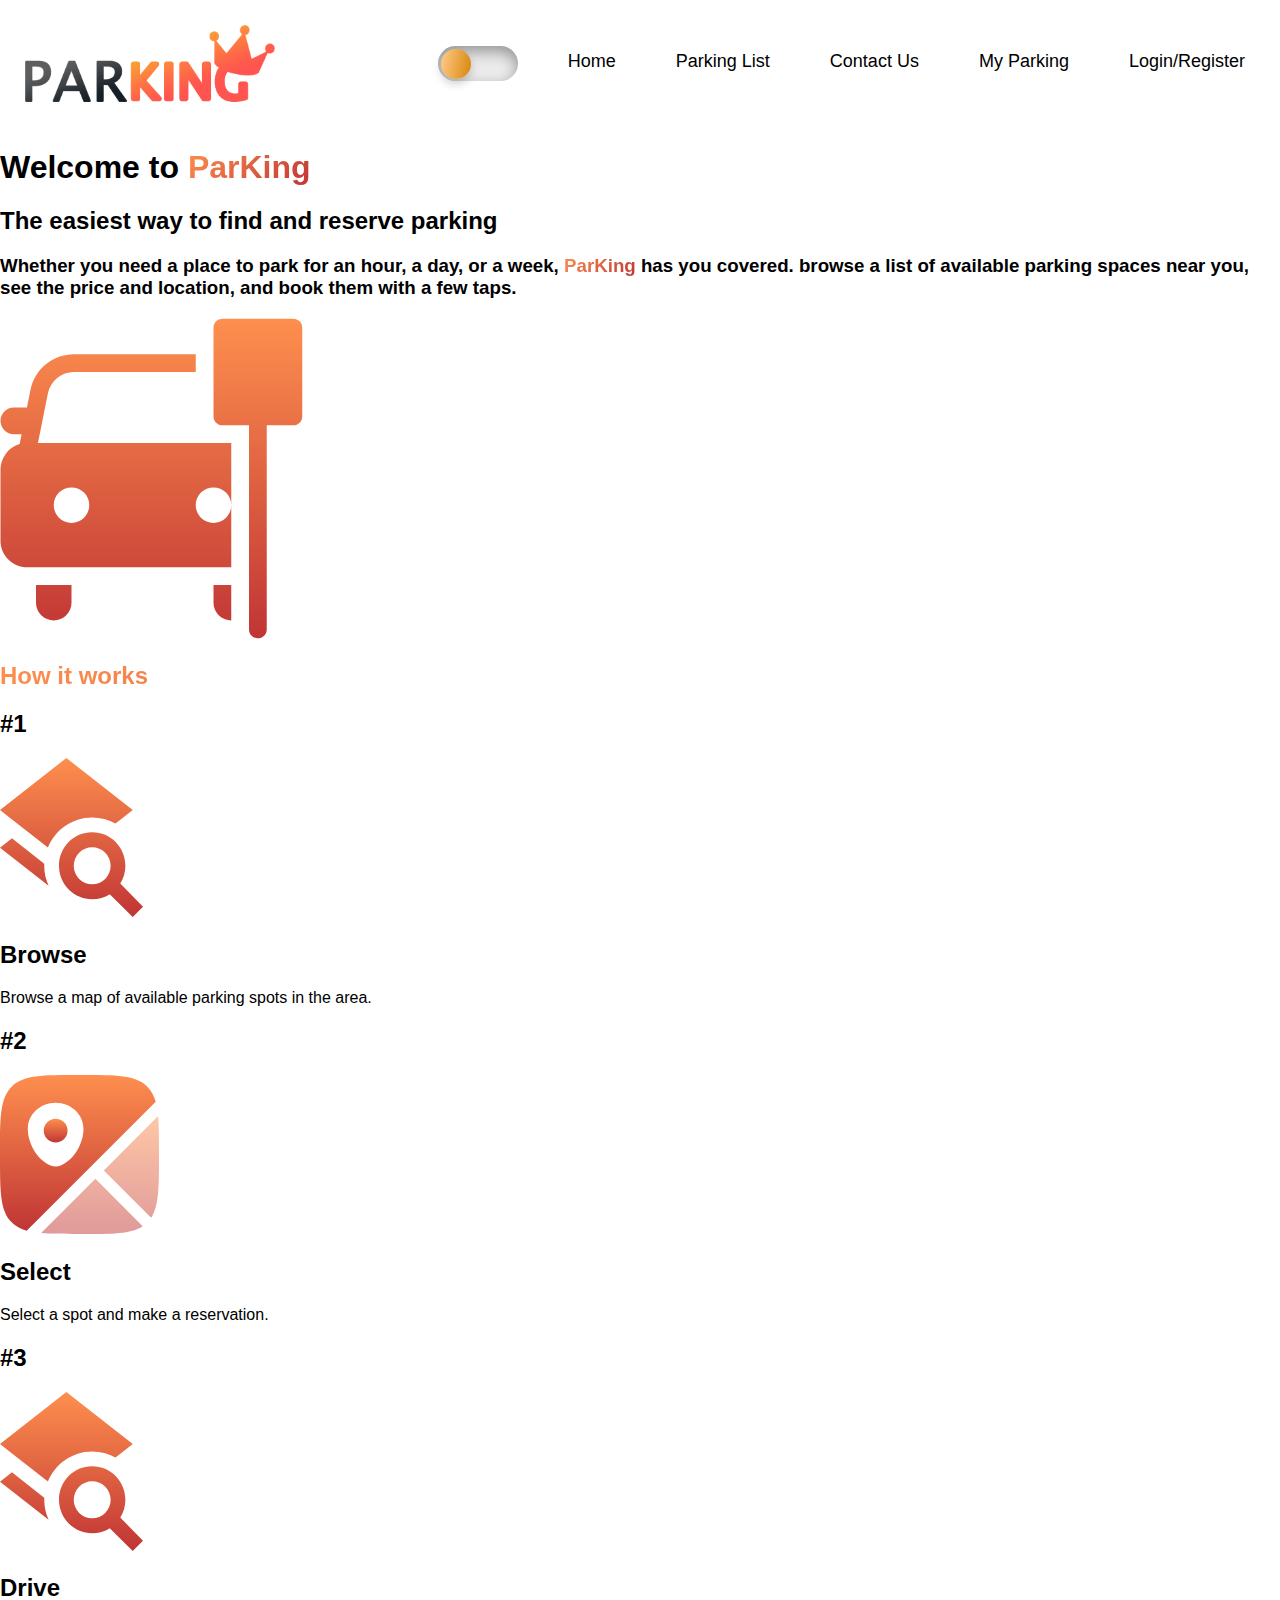
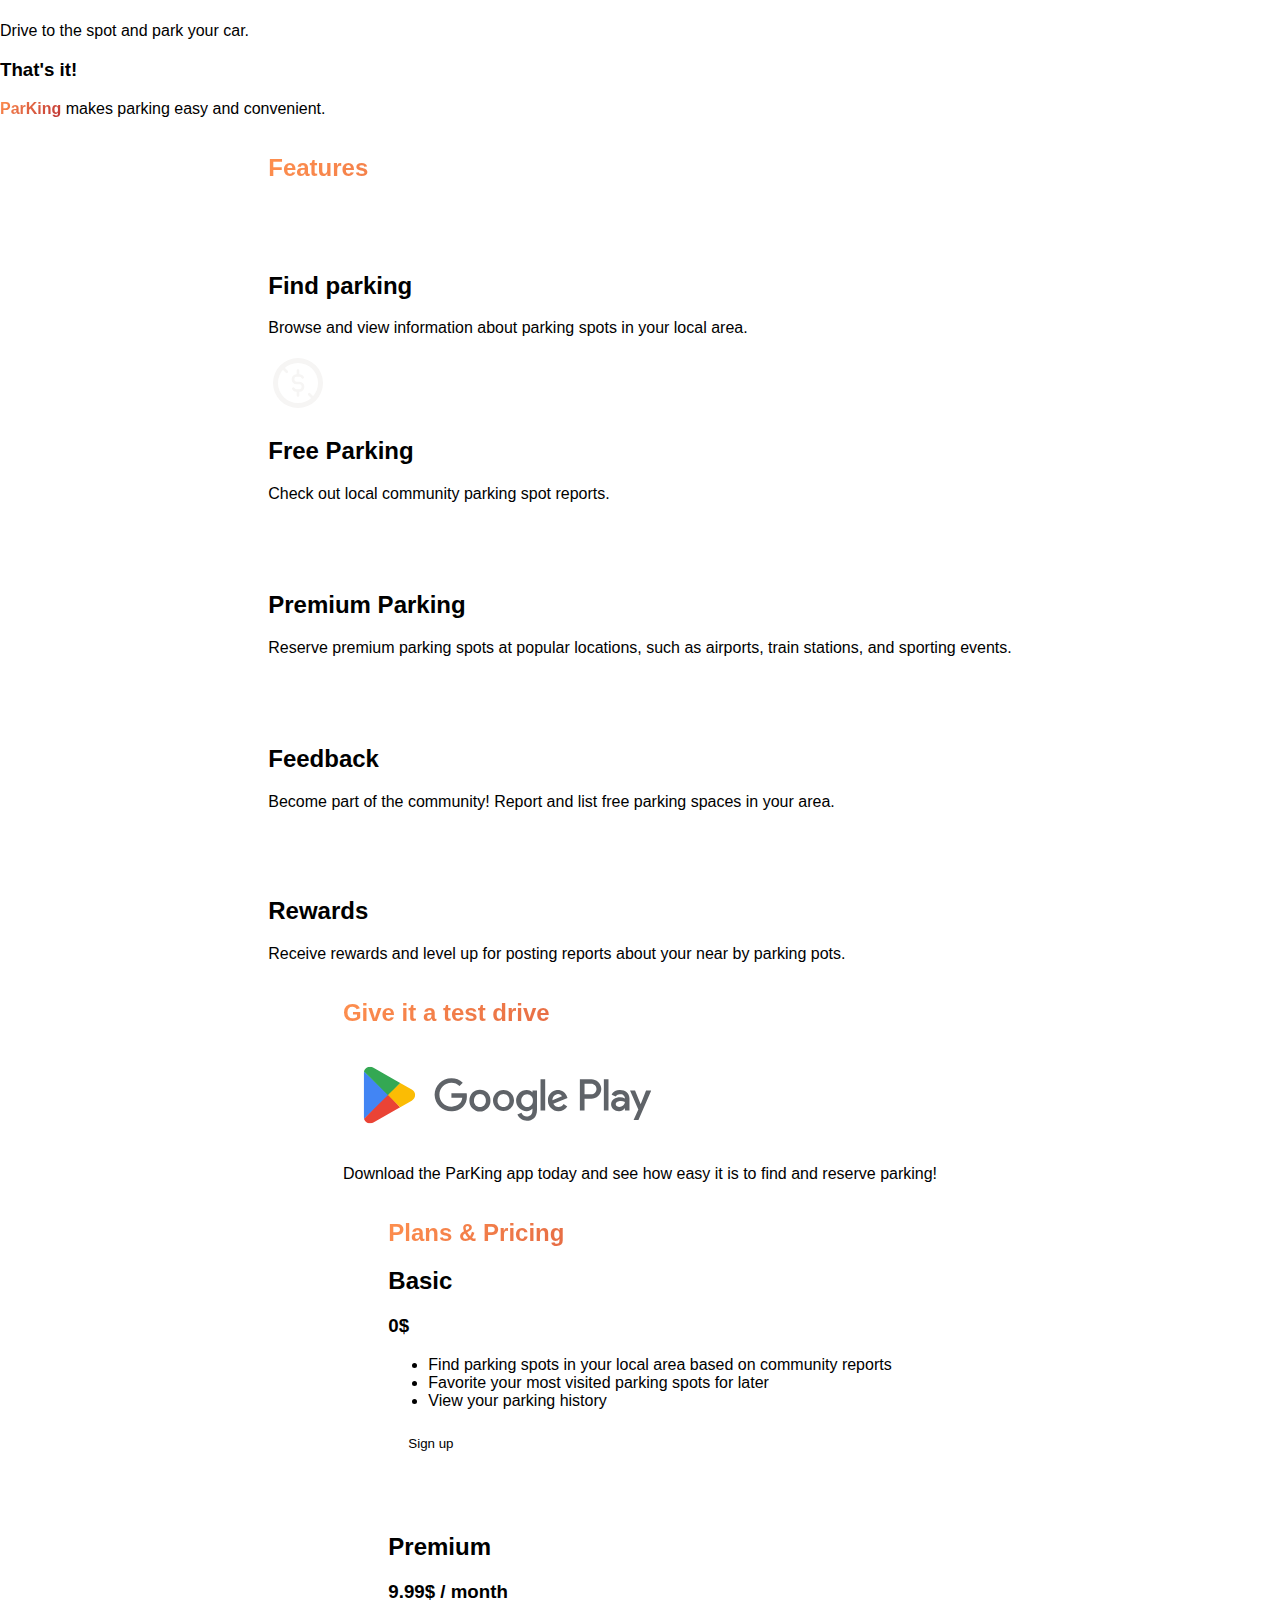
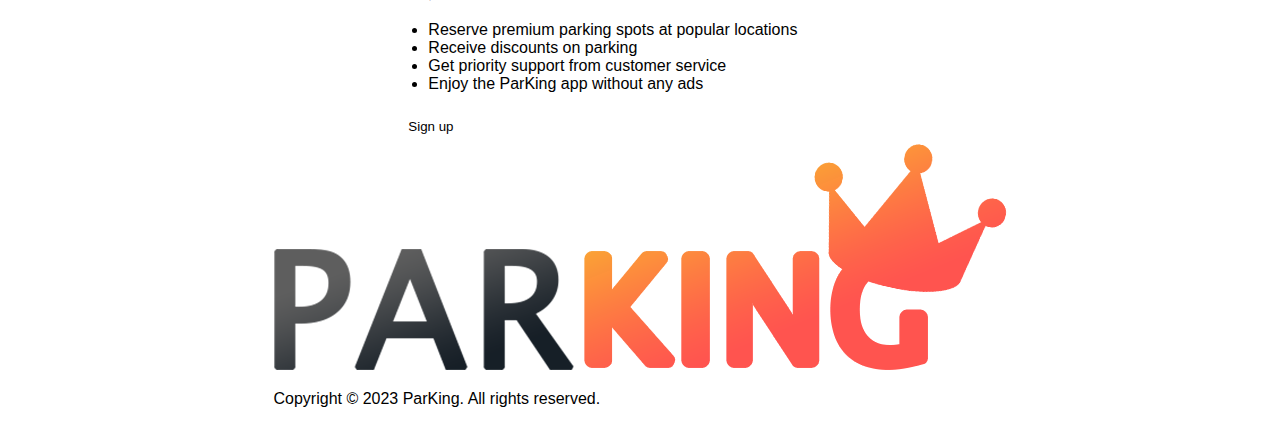
==== index.html @ 4e340c8b "Needs filtering the css files" ====
<!DOCTYPE html>
<html lang="en">
<head>
    <meta charset="UTF-8">
    <meta name="viewport" content="width=device-width, initial-scale=1.0">
   <!-- <link id="style-link" rel="stylesheet" type="text/css" href="styles-dark.css">
    <link id="style-link" rel="stylesheet" type="text/css" href="styles-light.css"> -->
    <link rel="stylesheet" href="./styles.css" type="text/css" />
    <link rel="stylesheet" href="popup.css" type="text/css">
    <!-- <link rel="stylesheet" href="src/css/main.css"> -->
    <link rel="stylesheet" href="src/css/colors-light.css" id="theme-style">
    <link rel="apple-touch-icon" sizes="180x180" href="src/img/favicon/apple-touch-icon.png">
    <link rel="icon" type="image/png" sizes="32x32" href="src/img/favicon/favicon-32x32.png">
    <link rel="icon" type="image/png" sizes="16x16" href="src/img/favicon/favicon-16x16.png">
    <link rel="manifest" href="src/img/favicon/site.webmanifest">
    <title>Your Website</title> 
</head>


    <header>

        <img src="parking.logo.png" alt="Website Logo" id="logo">
        <nav>
            <input type="checkbox" id="style-toggle.js"/>
    <label for="style-toggle.js"></label>
            <a href="#">Home</a>
            <a href="#">Parking List</a>
            <a href="#">Contact Us</a>
            <a href="#">My Parking</a>
            <!-- <a href="#">Login/Register</a> -->
             <!-- <a id="login-register-button" href="#">Login/Register</a>  -->
             <!-- <button id="login-register-button">Login/Register</button> -->
             <a id="login-register-button" href="#">Login/Register</a>
            <!-- <button id="login-register-button">Login/Register</button> -->
        </nav>
    
    </div>
</div>


</div>
       <!--<button id="style-toggle">Switch Style</button> --> 
    </header>

    <div id="login-register-popup" class="login-popup">
    <div class="popup-content">
        <span class="popup-close" onclick="closePopup()">&times;</span>
        <div class="popup-form">
            <h2>Login</h2>
            <form action="/login" method="post">
                <span class="popup-label" for="popup-username">Username:</span>
                <input type="text" id="popup-username" name="popup-username" required>
                <span class="popup-label" for="popup-password">Password:</span>
                <input type="password" id="popup-password" name="popup-password" required>
                <button type="submit">Login</button>
            </form>
        </div>
    </div>
</div>
    <div class="container">
        <!-- Main content -->
    </div>

    <!-- one CP -->
    <div class="header-dropshadow"></div>
    <div class="container">
        <div class="hero-container">
            <div class="hero">
                <div class="hero-text">
                    <h1>Welcome to <b class="gradient-text">ParKing</b></h1>
                    <h2>The easiest way to find and reserve parking</h2>
                    <h3>
                        Whether you need a place to park for an hour, a day, or a week, <b class="gradient-text">ParKing</b> has you covered. browse a list of available parking spaces near you, see the price and location, and book them with a few taps.
                    </h3>
                </div>
                <img src="src/img/car.svg" alt="Car" class="hero-img dark-glow">
            </div>
        
            <!-- second CP -->
            <div class="functions">
                <h2 class="gradient-text dark-glow-text">How it works</h2>
                <div class="functions-container">
                    <div class="function gradient-functions">
                        <h2 class="function-number">#1</h2>
                        <div class="function-info">
                            <img src="src/img/function1.svg" alt="function 1" class="function-img">
                            <div class="function-text">
                                <h2>Browse</h2>
                                <p>Browse a map of available parking spots in the area.</p>
                            </div>
                        </div>
                    </div>
                <!-- third CP -->
                </div>
                <div class="function gradient-functions">
                    <h2 class="function-number">#2</h2>
                    <div class="function-info">
                        <img src="src/img/function2.svg" alt="function 2" class="function-img">
                        <div class="function-text">
                            <h2>Select</h2>
                            <p>Select a spot and make a reservation.</p>
                        </div>
                    </div>
                </div>
                <!-- fourth CP -->
                <div class="function gradient-functions">
                    <h2 class="function-number">#3</h2>
                    <div class="function-info">
                        <img src="src/img/function1.svg" alt="function 3" class="function-img">
                        <div class="function-text">
                            <h2>Drive</h2>
                            <p>Drive to the spot and park your car.</p>
                        </div>
                    </div>
                </div>
            </div>
            <h3><b>That's it!</b></h3>
            <p><b class="gradient-text">ParKing</b> makes parking easy and convenient.</p>
        </div>
        <!-- firth CP -->
        <div class="features">
            <h2 class="gradient-text features-title dark-glow-text">Features</h2>
            <div class="features-container">
                <div class="feature">
                    <div class="feature-title dark-glow">
                        <img src="src/img/feature1.svg" alt="feature 1" class="feature-img">
                        <h2>Find parking</h2>
                    </div>
                    <p>Browse and view information about parking spots in your local area.</p>
                </div>
            </div>

            <div class="features-container">
                <div class="feature">
                    <div class="feature-title dark-glow">
                        <img src="src/img/feature2.svg" alt="feature 2" class="feature-img">
                        <h2>Free Parking</h2>
                    </div>
                    <p>Check out local community parking spot reports.</p>
                </div>
            </div>

            <div class="features-container">
                <div class="feature">
                    <div class="feature-title dark-glow">
                        <img src="src/img/feature3.svg" alt="feature 3" class="feature-img">
                        <h2>Premium Parking</h2>
                    </div>
                    <p>Reserve premium parking spots at popular locations, such as airports, train stations, and sporting events.</p>
                </div>
            </div>

            <div class="features-container">
                <div class="feature">
                    <div class="feature-title">
                        <img src="src/img/feature4.svg" alt="feature 4" class="feature-img">
                        <h2>Feedback</h2>
                    </div>
                    <p>Become part of the community! Report and list free parking spaces in your area.</p>
                </div>
            </div>

            <div class="features-container">
                <div class="feature">
                    <div class="feature-title">
                        <img src="src/img/feature5.svg" alt="feature 5" class="feature-img">
                        <h2>Rewards</h2>
                    </div>
                    <p>Receive rewards and level up for posting reports about your near by parking pots.</p>
                </div>
            </div>
        </div>
        
        <div class="app-dl graident-app-dl">
            <h2 class="gradient-text dark-glow-text">Give it a test drive</h2>
            <div class="app-dl-container">
                <img src="src/img/google-play.svg" alt="Google Play" class="google-play">
                <p>Download the ParKing app today and see how easy it is to find and reserve parking!</p>
            </div>
        </div>

        <div class="plans">
            <h2 class="gradient-text dark-glow-text">Plans & Pricing</h2>
            <div class="plans-container">
                <div class="plan">
                    <h2>Basic</h2>
                    <h3>0$</h3>
                    <ul class="premium-list">
                        <li>Find parking spots in your local area based on community reports</li>
                        <li>Favorite your most visited parking spots for later</li>
                        <li>View your parking history</li>
                    </ul>
                    <button class="btn btn-secondary">Sign up</button>
                </div>

                <div class="plan plan-premium dark-glow">
                    <div class="plan-title">
                        <img src="src/img/feature3.svg" alt="Premium" class="premium-img">
                        <h2>Premium</h2>
                    </div>
                    <h3>9.99$ / month</h3>
                    <ul class="premium-list">
                        <li>Reserve premium parking spots at popular locations</li>
                        <li>Receive discounts on parking</li>
                        <li>Get priority support from customer service</li>
                        <li>Enjoy the ParKing app without any ads</li>
                    </ul>
                    <button class="btn btn-primary">Sign up</button>
                </div>
            </div>
        </div>
        <div class="footer">
            <img src="src/img/logo.png" alt="ParKing" class="footer-logo">
            <p>Copyright © 2023 ParKing. All rights reserved.</p>
        </div>
    <!-- <input type="checkbox" id="style-toggle.js"/>
    <label for="style-toggle.js"></label> -->
   <!--<div class="container">
    </div> --> 

   <script src="styles-switcher.js"></script> 
   <script src="popup.js"></script>
   <!-- <script src="popup.js"></script> -->

   <script>
    function openForm() {
      document.getElementById("myForm").style.display = "block";
    }
    
    function closeForm() {
      document.getElementById("myForm").style.display = "none";
    }
    </script>


 <!--<script src="cours.js"></script> --> 

  <script>
</script>




</body>
</html>
---- styles-light.css ----
:root {
    --text: #0f0c0a;
    --background: #ffffff;
    --primary: #FE8F4E;
    --secondary: #e7dfda;
    --accent: #c03535;
}


body {
    background-color: var(--background);
    color: var(--text);
    margin: 0;
    font-family: Arial, sans-serif;
}

header {
    display: flex;
    justify-content: space-between;
    align-items: center;
    padding: 20px;
}

#logo {
    width: 100px; 
    height: auto;
}

nav {
    display: flex;
    gap: 20px;
}

nav a {
    text-decoration: none;
    color: var(--text);
    transition: background-color 0.3s ease; 
    padding: 5px 10px; 
    border-radius: 5px; 
}


nav a:hover {
    background-color: var(--primary);
    color: var(--background); 
}


.container {
    max-width: 1200px;
    margin: 0 auto;
    padding: 20px;
}
---- styles.css ----
.theme-light {
    --text: #0f0c0a;
    --background: #ffffff;
    --primary: #FE8F4E;
    --secondary: #e7dfda;
    --accent: #c03535;
}
.theme-dark {
    --text: #f6f5f4;
    --background: #0e0c0c;
    --primary: #FE8F4E;
    --secondary: #3a2727;
    --accent: #74777c;
}

body {
    background-color: var(--background);
    color: var(--text);
    margin: 0;
    font-family: Arial, sans-serif;
}


header {
    display: flex;
    justify-content: space-between;
    align-items: center;
    padding: 25px;
    
}

#logo {
    width: 250px; 
    height: auto;
}

nav {
    display: flex;
    gap: 40px;
    font-size: 18px;
    justify-content: flex-end;
    margin-left: auto;
}

nav a {
    text-decoration: none;
    color: var(--text);
    transition: background-color 0.3s ease; 
    padding: 5px 10px; 
    border-radius: 5px; 
}


nav a:hover {
    background-color: var(--primary);
    color: var(--background); 
}


.container {
    display: flex;
    width: 100%;
    height: 100%;
    background: var(--color-secondary);
    flex-direction: column;
    justify-content: center;
    align-items: center;
  }
  .container h1 {
    color: var(--font-color);
  }
  .container button {
    color: var(--font-color);
    background: var(--color-primary);
    padding: 10px 20px;
    border: 0;
    border-radius: 5px;
  }
  label {
    width: 80px;
    height: 35px;
    position: relative;
    display: block;
    background: #ebebeb;
    border-radius: 50px;
    box-shadow: inset 0px 5px 15px rgba(0, 0, 0, 0.4), inset 0px -5px 15px rgba(255, 255, 255, 0.4);
    cursor: pointer;
    transition: 0.3s;
  }
  label:after {
    content: "";
    width: 30px;
    height: 30px;
    position: absolute;
    top:3px;
    left: 3px;
    background: linear-gradient(100deg,#ffcc89,#d8860b);
    border-radius: 100px;
    box-shadow: 0px 5px 10px rgba(0, 0, 0, 0.2);
    transition: 0.3s;
  }
  input{
    width: 0px;
    height: 0px;
    visibility: hidden;
  }
  input:checked + label{
    background: #242424;
  }
  input:checked + label:after{
    left:77px;
    transform: translateX(-100%);
    background: linear-gradient(100deg,#777,#3a3a3a);
  }
  label:active::after{
    width: 60px;
  }
---- popup.css ----
/* Styles for the popup container
#login-register-container {
    display: none;
    position: fixed;
    top: 0;
    left: 0;
    width: 100%;
    height: 100%;
    background: rgba(0, 0, 0, 0.5);
    justify-content: center; /* Center horizontally and vertically 
    align-items: center; /* Center horizontally and vertically 
    z-index: 9999;
}

.popup-container {
    display: none;
    position: fixed;
    top: 0;
    left: 0;
    width: 100%;
    height: 100%;
    background: rgba(0, 0, 0, 0.5);
    justify-content: center;
    align-items: center;
    z-index: 9999;
}

/* Styles for the popup content */
/* .popup-content {
    background-color: #fff;
    padding: 20px;
    border-radius: 5px;
    box-shadow: 0px 0px 10px rgba(0, 0, 0, 0.5);
    position: relative;
} */

/* .popup-close {
    position: absolute;
    top: 10px;
    right: 10px;
    font-size: 24px;
    cursor: pointer;
} */

/* Styles for the close button (X symbol) */
/* .close-button {
    position: absolute;
    top: 10px;
    right: 10px;
    cursor: pointer;
    font-size: 24px;
    color: #333;
    transition: color 0.3s ease;
} */

/* .close-button:hover {
    color: #000; 
} */

/* Styles for the forms and form inputs */
/* .form {
    display: none; 
    flex-direction: column;
    align-items: center;
    width: 100%;
} */

/* .form h2 {
    font-size: 24px;
    margin-bottom: 10px;
} */

/* .form-input {
    width: 100%;
    padding: 10px;
    margin: 5px 0;
    border: 1px solid #ccc;
    border-radius: 5px;
}  */

/* .form-button {
    background-color: #FE8F4E;
    color: white;
    padding: 10px 20px;
    border: none;
    border-radius: 5px;
    cursor: pointer;
    transition: background-color 0.3s ease;
} */

/* .form-button:hover {
    background-color: #FF7C3E; /* Change color on hover} */
   
    

#login-register-popup .popup-form {
    text-align: center;
}

#login-register-popup .popup-form h2 {
    font-size: 24px;
    margin-bottom: 20px;
    color: var(--primary); 
}

#login-register-popup .popup-form .popup-label {
    display: block !important;
    margin-bottom: 10px !important;
    font-weight: bold !important;
    color: var(--accent); 
}

#login-register-popup .popup-form input[type="text"],
#login-register-popup .popup-form input[type="password"] {
    width: 100% !important;
    padding: 10px !important;
    margin-bottom: 15px !important;
    border: 1px solid #ccc !important;
    border-radius: 5px !important;
    font-size: 16px !important;
    color: var(--accent); 
}

#login-register-popup .popup-form button[type="submit"] {
    background-color: var(--primary); 
    color: var(--background); 
    border: none;
    padding: 10px 20px;
    border-radius: 5px;
    font-size: 18px;
    cursor: pointer;
}



.login-popup {
    display: none;
    position: fixed;
    top: 50%;
    left: 50%;
    transform: translate(-50%, -50%);
    z-index: 1000;
    background-color: white;
    padding: 20px;
    box-shadow: 0px 0px 10px rgba(0, 0, 0, 0.2);
}

.login-popup.active {
    display: block;
}


.popup-content {
    position: relative;
}


.popup-close {
    position: absolute;
    top: 10px;
    right: 10px;
    font-size: 20px;
    cursor: pointer;
    color: #333;
}


.popup-form {
    text-align: center;
}

.popup-form h2 {
    font-size: 24px;
    margin-bottom: 20px;
}

.popup-form label {
    display: block !important;
    margin-bottom: 10px !important;
    font-weight: bold !important;
}

.popup-form input[type="text"],
.popup-form input[type="password"] {
    width: 100% !important;
    padding: 10px !important;
    margin-bottom: 15px !important;
    border: 1px solid #ccc !important;
    border-radius: 5px !important;
    font-size: 16px !important;
}
.popup-form button[type="submit"] {
    background-color: #FE8F4E;
    color: white;
    border: none;
    padding: 10px 20px;
    border-radius: 5px;
    font-size: 18px;
    cursor: pointer;
}
---- src/css/main.css ----
@import "colors-light.css";
@import "fonts.css";
@import "homepage.css";
@import "login.css";
@import "explorer.css";
@import "userprofile.css";
@import "header.css";
@import "footer.css";
@import "interactables.css";

body {
    background-color: rgba(var(--background-color), 1);
    color: rgba(var(--text-color), 1);
    font-family: var(--font-family);
    font-size: var(--normal-font-size);
    font-weight: var(--normal-font-weight);
    margin: 0;
    padding: 0;
}

.hide {
    display: none;
}

* {
    margin: 0;
    padding: 0;
}
---- src/css/colors-light.css ----
:root {
    --primary-color: 254, 143, 78;
    --secondary-color: 231, 223, 218;
    --secondary-color-darker: 208, 199, 193;
    --text-color: 15, 12, 10;
    --background-color: 255, 255, 255;
    --accent-color: 192, 53, 53;
    --danger-color: 254, 78, 78;
    --accept-color: 82, 187, 79;
    --dropshadow: 0px 0px 10px rgba(0, 0, 0, 0.5);
    --inner-shadow: inset 0px 0px 40px rgba(0, 0, 0, 0.1);
    --gradient: linear-gradient(135deg, rgba(var(--primary-color), 1) 0%, #C03535 100%);
}

.dropshadow{
    box-shadow: var(--dropshadow);
}

.gradient-text{
    background: var(--gradient);
    background-clip: text;
    -webkit-background-clip: text;
    -webkit-text-fill-color: transparent;
}

.gradient-functions{
    background: linear-gradient(180deg, rgba(var(--background-color), 1) 0%, rgba(var(--background-color), 0) 100%);
}

.dropshadow{
    box-shadow: var(--dropshadow);
}
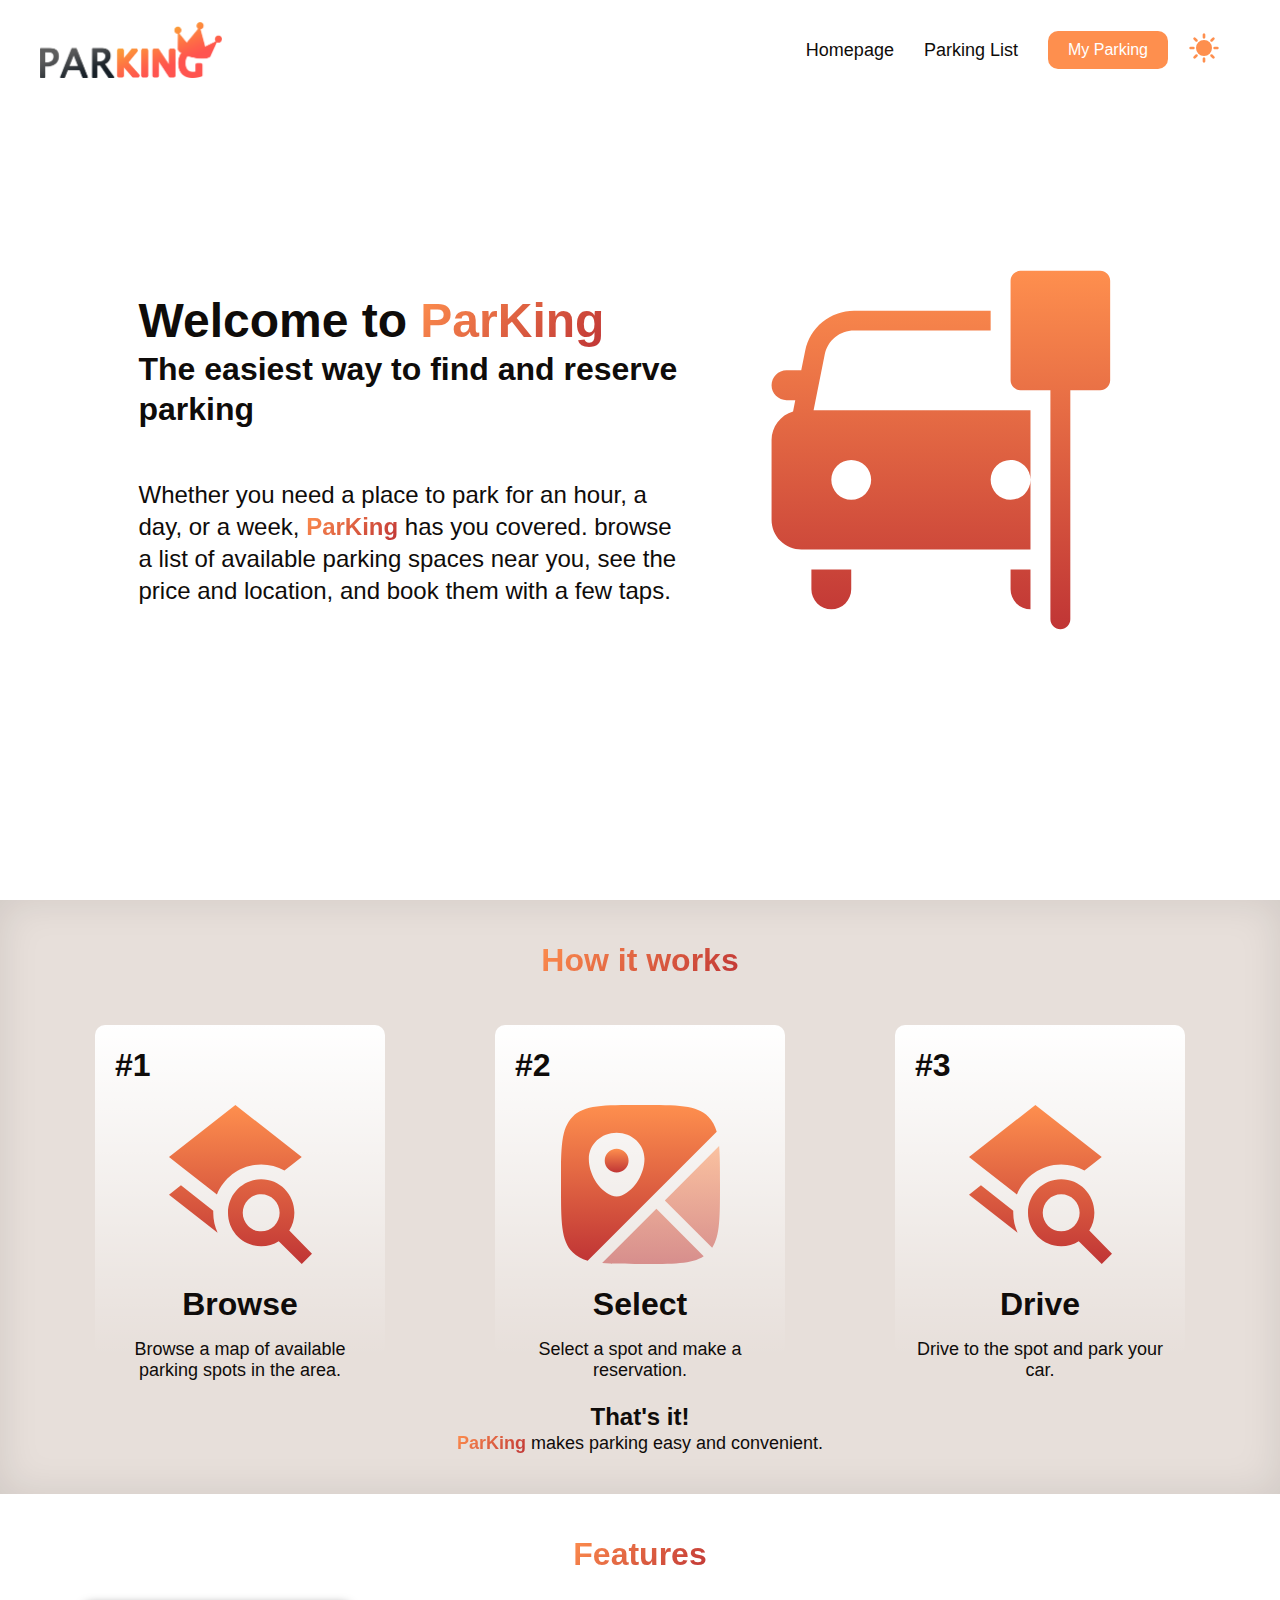
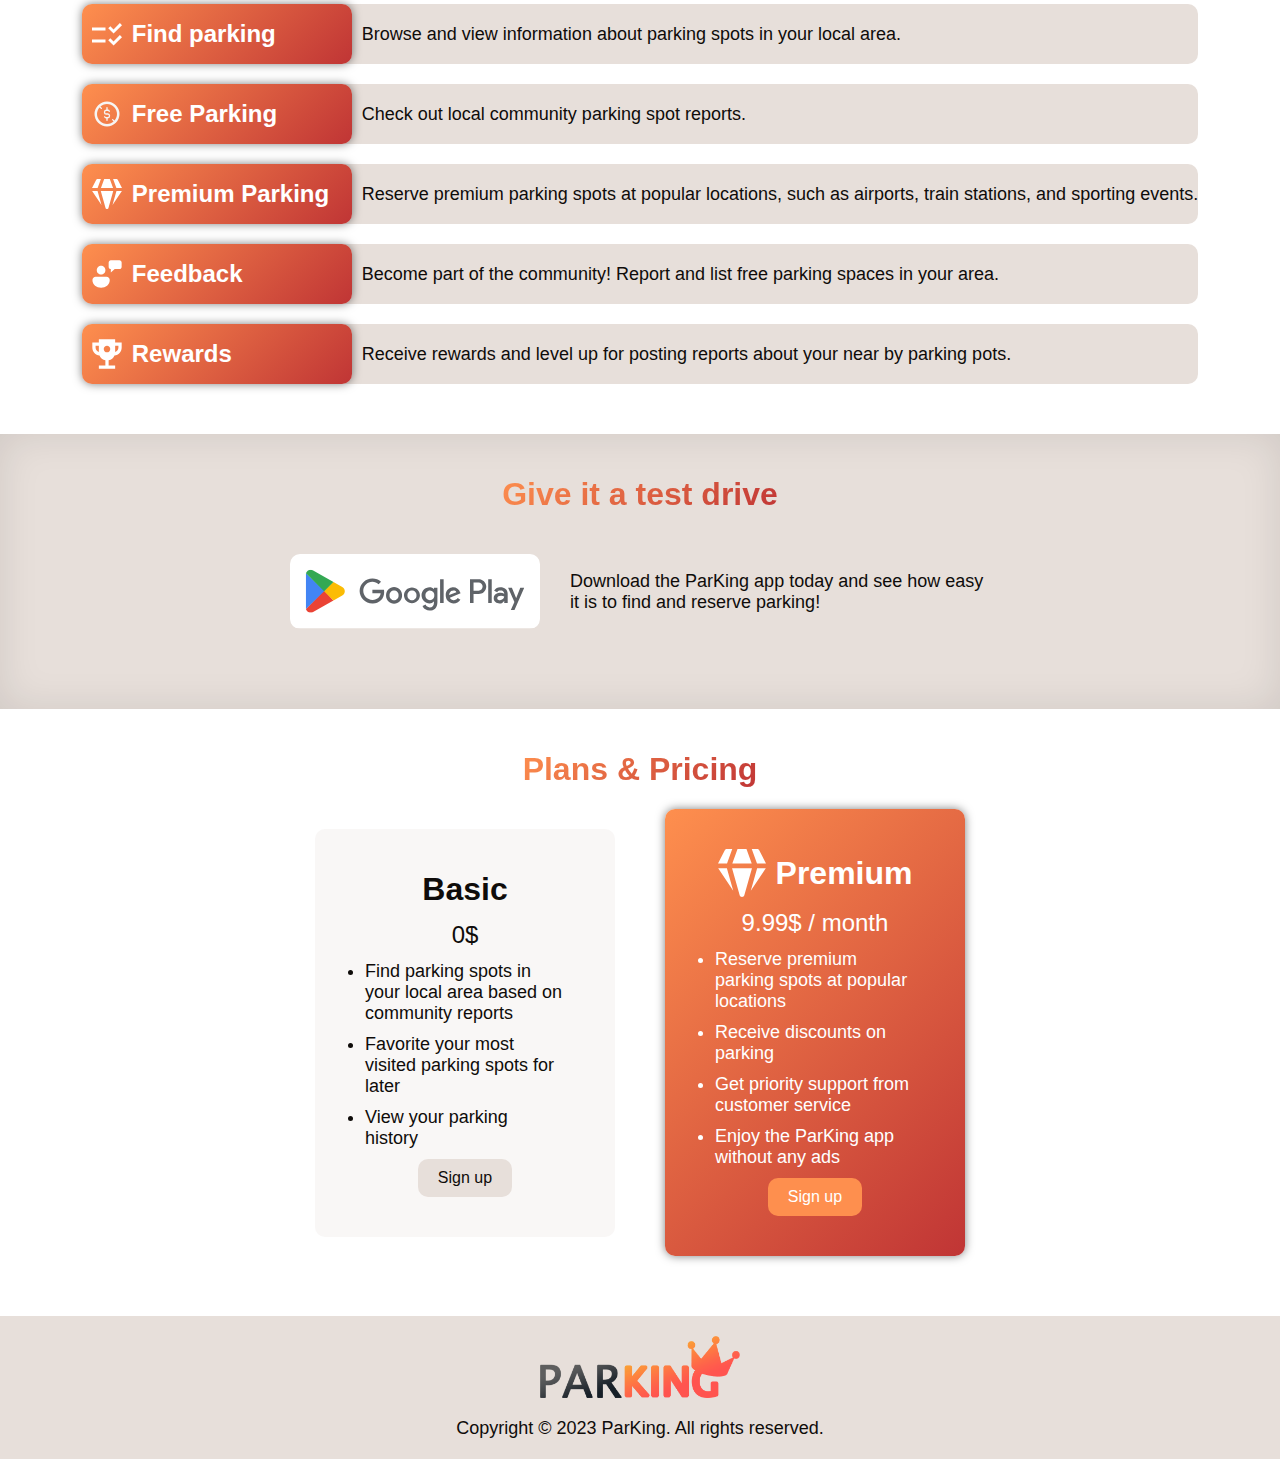
==== commit ae212f43: "Will need some css styling to do" ====
--- a/index.html
+++ b/index.html
@@ -1,245 +1,183 @@
-<!DOCTYPE html>
-<html lang="en">
-<head>
-    <meta charset="UTF-8">
-    <meta name="viewport" content="width=device-width, initial-scale=1.0">
-   <!-- <link id="style-link" rel="stylesheet" type="text/css" href="styles-dark.css">
-    <link id="style-link" rel="stylesheet" type="text/css" href="styles-light.css"> -->
-    <link rel="stylesheet" href="./styles.css" type="text/css" />
-    <link rel="stylesheet" href="popup.css" type="text/css">
-    <!-- <link rel="stylesheet" href="src/css/main.css"> -->
-    <link rel="stylesheet" href="src/css/colors-light.css" id="theme-style">
-    <link rel="apple-touch-icon" sizes="180x180" href="src/img/favicon/apple-touch-icon.png">
-    <link rel="icon" type="image/png" sizes="32x32" href="src/img/favicon/favicon-32x32.png">
-    <link rel="icon" type="image/png" sizes="16x16" href="src/img/favicon/favicon-16x16.png">
-    <link rel="manifest" href="src/img/favicon/site.webmanifest">
-    <title>Your Website</title> 
-</head>
-
-
-    <header>
-
-        <img src="parking.logo.png" alt="Website Logo" id="logo">
-        <nav>
-            <input type="checkbox" id="style-toggle.js"/>
-    <label for="style-toggle.js"></label>
-            <a href="#">Home</a>
-            <a href="#">Parking List</a>
-            <a href="#">Contact Us</a>
-            <a href="#">My Parking</a>
-            <!-- <a href="#">Login/Register</a> -->
-             <!-- <a id="login-register-button" href="#">Login/Register</a>  -->
-             <!-- <button id="login-register-button">Login/Register</button> -->
-             <a id="login-register-button" href="#">Login/Register</a>
-            <!-- <button id="login-register-button">Login/Register</button> -->
-        </nav>
-    
-    </div>
-</div>
-
-
-</div>
-       <!--<button id="style-toggle">Switch Style</button> --> 
-    </header>
-
-    <div id="login-register-popup" class="login-popup">
-    <div class="popup-content">
-        <span class="popup-close" onclick="closePopup()">&times;</span>
-        <div class="popup-form">
-            <h2>Login</h2>
-            <form action="/login" method="post">
-                <span class="popup-label" for="popup-username">Username:</span>
-                <input type="text" id="popup-username" name="popup-username" required>
-                <span class="popup-label" for="popup-password">Password:</span>
-                <input type="password" id="popup-password" name="popup-password" required>
-                <button type="submit">Login</button>
-            </form>
-        </div>
-    </div>
-</div>
-    <div class="container">
-        <!-- Main content -->
-    </div>
-
-    <!-- one CP -->
-    <div class="header-dropshadow"></div>
-    <div class="container">
-        <div class="hero-container">
-            <div class="hero">
-                <div class="hero-text">
-                    <h1>Welcome to <b class="gradient-text">ParKing</b></h1>
-                    <h2>The easiest way to find and reserve parking</h2>
-                    <h3>
-                        Whether you need a place to park for an hour, a day, or a week, <b class="gradient-text">ParKing</b> has you covered. browse a list of available parking spaces near you, see the price and location, and book them with a few taps.
-                    </h3>
-                </div>
-                <img src="src/img/car.svg" alt="Car" class="hero-img dark-glow">
-            </div>
-        
-            <!-- second CP -->
-            <div class="functions">
-                <h2 class="gradient-text dark-glow-text">How it works</h2>
-                <div class="functions-container">
-                    <div class="function gradient-functions">
-                        <h2 class="function-number">#1</h2>
-                        <div class="function-info">
-                            <img src="src/img/function1.svg" alt="function 1" class="function-img">
-                            <div class="function-text">
-                                <h2>Browse</h2>
-                                <p>Browse a map of available parking spots in the area.</p>
-                            </div>
-                        </div>
-                    </div>
-                <!-- third CP -->
-                </div>
-                <div class="function gradient-functions">
-                    <h2 class="function-number">#2</h2>
-                    <div class="function-info">
-                        <img src="src/img/function2.svg" alt="function 2" class="function-img">
-                        <div class="function-text">
-                            <h2>Select</h2>
-                            <p>Select a spot and make a reservation.</p>
-                        </div>
-                    </div>
-                </div>
-                <!-- fourth CP -->
-                <div class="function gradient-functions">
-                    <h2 class="function-number">#3</h2>
-                    <div class="function-info">
-                        <img src="src/img/function1.svg" alt="function 3" class="function-img">
-                        <div class="function-text">
-                            <h2>Drive</h2>
-                            <p>Drive to the spot and park your car.</p>
-                        </div>
-                    </div>
-                </div>
-            </div>
-            <h3><b>That's it!</b></h3>
-            <p><b class="gradient-text">ParKing</b> makes parking easy and convenient.</p>
-        </div>
-        <!-- firth CP -->
-        <div class="features">
-            <h2 class="gradient-text features-title dark-glow-text">Features</h2>
-            <div class="features-container">
-                <div class="feature">
-                    <div class="feature-title dark-glow">
-                        <img src="src/img/feature1.svg" alt="feature 1" class="feature-img">
-                        <h2>Find parking</h2>
-                    </div>
-                    <p>Browse and view information about parking spots in your local area.</p>
-                </div>
-            </div>
-
-            <div class="features-container">
-                <div class="feature">
-                    <div class="feature-title dark-glow">
-                        <img src="src/img/feature2.svg" alt="feature 2" class="feature-img">
-                        <h2>Free Parking</h2>
-                    </div>
-                    <p>Check out local community parking spot reports.</p>
-                </div>
-            </div>
-
-            <div class="features-container">
-                <div class="feature">
-                    <div class="feature-title dark-glow">
-                        <img src="src/img/feature3.svg" alt="feature 3" class="feature-img">
-                        <h2>Premium Parking</h2>
-                    </div>
-                    <p>Reserve premium parking spots at popular locations, such as airports, train stations, and sporting events.</p>
-                </div>
-            </div>
-
-            <div class="features-container">
-                <div class="feature">
-                    <div class="feature-title">
-                        <img src="src/img/feature4.svg" alt="feature 4" class="feature-img">
-                        <h2>Feedback</h2>
-                    </div>
-                    <p>Become part of the community! Report and list free parking spaces in your area.</p>
-                </div>
-            </div>
-
-            <div class="features-container">
-                <div class="feature">
-                    <div class="feature-title">
-                        <img src="src/img/feature5.svg" alt="feature 5" class="feature-img">
-                        <h2>Rewards</h2>
-                    </div>
-                    <p>Receive rewards and level up for posting reports about your near by parking pots.</p>
-                </div>
-            </div>
-        </div>
-        
-        <div class="app-dl graident-app-dl">
-            <h2 class="gradient-text dark-glow-text">Give it a test drive</h2>
-            <div class="app-dl-container">
-                <img src="src/img/google-play.svg" alt="Google Play" class="google-play">
-                <p>Download the ParKing app today and see how easy it is to find and reserve parking!</p>
-            </div>
-        </div>
-
-        <div class="plans">
-            <h2 class="gradient-text dark-glow-text">Plans & Pricing</h2>
-            <div class="plans-container">
-                <div class="plan">
-                    <h2>Basic</h2>
-                    <h3>0$</h3>
-                    <ul class="premium-list">
-                        <li>Find parking spots in your local area based on community reports</li>
-                        <li>Favorite your most visited parking spots for later</li>
-                        <li>View your parking history</li>
-                    </ul>
-                    <button class="btn btn-secondary">Sign up</button>
-                </div>
-
-                <div class="plan plan-premium dark-glow">
-                    <div class="plan-title">
-                        <img src="src/img/feature3.svg" alt="Premium" class="premium-img">
-                        <h2>Premium</h2>
-                    </div>
-                    <h3>9.99$ / month</h3>
-                    <ul class="premium-list">
-                        <li>Reserve premium parking spots at popular locations</li>
-                        <li>Receive discounts on parking</li>
-                        <li>Get priority support from customer service</li>
-                        <li>Enjoy the ParKing app without any ads</li>
-                    </ul>
-                    <button class="btn btn-primary">Sign up</button>
-                </div>
-            </div>
-        </div>
-        <div class="footer">
-            <img src="src/img/logo.png" alt="ParKing" class="footer-logo">
-            <p>Copyright © 2023 ParKing. All rights reserved.</p>
-        </div>
-    <!-- <input type="checkbox" id="style-toggle.js"/>
-    <label for="style-toggle.js"></label> -->
-   <!--<div class="container">
-    </div> --> 
-
-   <script src="styles-switcher.js"></script> 
-   <script src="popup.js"></script>
-   <!-- <script src="popup.js"></script> -->
-
-   <script>
-    function openForm() {
-      document.getElementById("myForm").style.display = "block";
-    }
-    
-    function closeForm() {
-      document.getElementById("myForm").style.display = "none";
-    }
-    </script>
-
-
- <!--<script src="cours.js"></script> --> 
-
-  <script>
-</script>
-
-
-
-
-</body>
+<!DOCTYPE html>
+<html lang="en">
+
+<head>
+    <title>ParKing</title>
+    <meta charset="UTF-8">
+    <meta name="viewport" content="width=device-width, initial-scale=1">
+    <link rel="stylesheet" href="src/css/main.css">
+    <link rel="stylesheet" href="src/css/colors-light.css" id="theme-style">
+    <link rel="apple-touch-icon" sizes="180x180" href="src/IMG/favicon/apple-touch-icon.png">
+    <link rel="icon" type="image/png" sizes="32x32" href="src/IMG/favicon/favicon-32x32.png">
+    <link rel="icon" type="image/png" sizes="16x16" href="src/IMG/favicon/favicon-16x16.png">
+    <link rel="manifest" href="src/IMG/favicon/site.webmanifest">
+</head>
+
+<body>
+<header class="header-container" id="header">
+    <div class="header">
+        <img src="src/IMG/logo.png" alt="ParKing" class="logo">
+        <div class="header-links">
+            <div class="header-links-clickable">
+                <a href="index.html" class="link">Homepage</a>
+                <a href="parking_list.html" class="link">Parking List</a>
+                <button class="btn btn-primary" onclick="window.location.href='login.php'">My Parking</button>
+            </div>
+            <div>
+                <svg id="light-theme-toggle" class="theme-change"xmlns="http://www.w3.org/2000/svg" width="32" height="32" viewBox="0 0 24 24">
+                    <path fill="rgb(var(--primary-color))" d="M12 5q-.425 0-.712-.288Q11 4.425 11 4V2q0-.425.288-.713Q11.575 1 12 1t.713.287Q13 1.575 13 2v2q0 .425-.287.712Q12.425 5 12 5Zm4.95 2.05q-.275-.275-.275-.688q0-.412.275-.712l1.4-1.425q.3-.3.712-.3q.413 0 .713.3q.275.275.275.7q0 .425-.275.7L18.35 7.05q-.275.275-.7.275q-.425 0-.7-.275ZM20 13q-.425 0-.712-.288Q19 12.425 19 12t.288-.713Q19.575 11 20 11h2q.425 0 .712.287q.288.288.288.713t-.288.712Q22.425 13 22 13Zm-8 10q-.425 0-.712-.288Q11 22.425 11 22v-2q0-.425.288-.712Q11.575 19 12 19t.713.288Q13 19.575 13 20v2q0 .425-.287.712Q12.425 23 12 23ZM5.65 7.05l-1.425-1.4q-.3-.3-.3-.725t.3-.7q.275-.275.7-.275q.425 0 .7.275L7.05 5.65q.275.275.275.7q0 .425-.275.7q-.3.275-.7.275q-.4 0-.7-.275Zm12.7 12.725l-1.4-1.425q-.275-.3-.275-.712q0-.413.275-.688q.275-.275.688-.275q.412 0 .712.275l1.425 1.4q.3.275.287.7q-.012.425-.287.725q-.3.3-.725.3t-.7-.3ZM2 13q-.425 0-.712-.288Q1 12.425 1 12t.288-.713Q1.575 11 2 11h2q.425 0 .713.287Q5 11.575 5 12t-.287.712Q4.425 13 4 13Zm2.225 6.775q-.275-.275-.275-.7q0-.425.275-.7L5.65 16.95q.275-.275.688-.275q.412 0 .712.275q.3.3.3.713q0 .412-.3.712l-1.4 1.4q-.3.3-.725.3t-.7-.3ZM12 18q-2.5 0-4.25-1.75T6 12q0-2.5 1.75-4.25T12 6q2.5 0 4.25 1.75T18 12q0 2.5-1.75 4.25T12 18Zm0-2q1.65 0 2.825-1.175Q16 13.65 16 12q0-1.65-1.175-2.825Q13.65 8 12 8q-1.65 0-2.825 1.175Q8 10.35 8 12q0 1.65 1.175 2.825Q10.35 16 12 16Zm0 0q-1.65 0-2.825-1.175Q8 13.65 8 12q0-1.65 1.175-2.825Q10.35 8 12 8q1.65 0 2.825 1.175Q16 10.35 16 12q0 1.65-1.175 2.825Q13.65 16 12 16Z" />
+                </svg>
+                <svg id="dark-theme-toggle" class="hide theme-change" xmlns="http://www.w3.org/2000/svg" width="32" height="32" viewBox="0 0 24 24">
+                    <path fill="currentColor" d="M12 21q-3.75 0-6.375-2.625T3 12q0-3.75 2.625-6.375T12 3q.35 0 .688.025t.662.075q-1.025.725-1.638 1.888T11.1 7.5q0 2.25 1.575 3.825T16.5 12.9q1.375 0 2.525-.613T20.9 10.65q.05.325.075.662T21 12q0 3.75-2.625 6.375T12 21Z" />
+                </svg>
+            </div>
+            <div>
+                <svg xmlns="http://www.w3.org/2000/svg" class="hide-hamburger" width="42" height="42" viewBox="0 0 24 24"><path fill="none" stroke="rgb(var(--primary-color))" stroke-linecap="round" stroke-linejoin="round" stroke-width="2" d="M5 17h14M5 12h14M5 7h14"/></svg>
+            </div>
+        </div>
+    </div>
+</header>
+<div class="header-dropshadow"></div>
+<div class="container">
+    <div class="hero-container">
+        <div class="hero">
+            <div class="hero-text">
+                <h1>Welcome to <b class="gradient-text">ParKing</b></h1>
+                <h2>The easiest way to find and reserve parking</h2>
+                <h3>
+                    Whether you need a place to park for an hour, a day, or a week, <b class="gradient-text">ParKing</b> has you covered. browse a list of available parking spaces near you, see the price and location, and book them with a few taps.
+                </h3>
+            </div>
+            <img src="src/IMG/car.svg" alt="Car" class="hero-img dark-glow">
+        </div>
+    </div>
+    <div class="functions">
+        <h2 class="gradient-text dark-glow-text">How it works</h2>
+        <div class="functions-container">
+            <div class="function gradient-functions">
+                <h2 class="function-number">#1</h2>
+                <div class="function-info">
+                    <img src="src/IMG/function1.svg" alt="function 1" class="function-img">
+                    <div class="function-text">
+                        <h2>Browse</h2>
+                        <p>Browse a map of available parking spots in the area.</p>
+                    </div>
+                </div>
+            </div>
+            <div class="function gradient-functions">
+                <h2 class="function-number">#2</h2>
+                <div class="function-info">
+                    <img src="src/IMG/function2.svg" alt="function 2" class="function-img">
+                    <div class="function-text">
+                        <h2>Select</h2>
+                        <p>Select a spot and make a reservation.</p>
+                    </div>
+                </div>
+            </div>
+            <div class="function gradient-functions">
+                <h2 class="function-number">#3</h2>
+                <div class="function-info">
+                    <img src="src/IMG/function1.svg" alt="function 3" class="function-img">
+                    <div class="function-text">
+                        <h2>Drive</h2>
+                        <p>Drive to the spot and park your car.</p>
+                    </div>
+                </div>
+            </div>
+        </div>
+        <h3><b>That's it!</b></h3>
+        <p><b class="gradient-text">ParKing</b> makes parking easy and convenient.</p>
+    </div>
+    <div class="features">
+        <h2 class="gradient-text features-title dark-glow-text">Features</h2>
+        <div class="features-container">
+            <div class="feature">
+                <div class="feature-title dark-glow">
+                    <img src="src/IMG/feature1.svg" alt="feature 1" class="feature-img">
+                    <h2>Find parking</h2>
+                </div>
+                <p>Browse and view information about parking spots in your local area.</p>
+            </div>
+        </div>
+        <div class="features-container">
+            <div class="feature">
+                <div class="feature-title dark-glow">
+                    <img src="src/IMG/feature2.svg" alt="feature 2" class="feature-img">
+                    <h2>Free Parking</h2>
+                </div>
+                <p>Check out local community parking spot reports.</p>
+            </div>
+        </div>
+        <div class="features-container">
+            <div class="feature">
+                <div class="feature-title dark-glow">
+                    <img src="src/IMG/feature3.svg" alt="feature 3" class="feature-img">
+                    <h2>Premium Parking</h2>
+                </div>
+                <p>Reserve premium parking spots at popular locations, such as airports, train stations, and sporting events.</p>
+            </div>
+        </div>
+        <div class="features-container">
+            <div class="feature">
+                <div class="feature-title">
+                    <img src="src/IMG/feature4.svg" alt="feature 4" class="feature-img">
+                    <h2>Feedback</h2>
+                </div>
+                <p>Become part of the community! Report and list free parking spaces in your area.</p>
+            </div>
+        </div>
+        <div class="features-container">
+            <div class="feature">
+                <div class="feature-title">
+                    <img src="src/IMG/feature5.svg" alt="feature 5" class="feature-img">
+                    <h2>Rewards</h2>
+                </div>
+                <p>Receive rewards and level up for posting reports about your near by parking pots.</p>
+            </div>
+        </div>
+    </div>
+    <div class="app-dl graident-app-dl">
+        <h2 class="gradient-text dark-glow-text">Give it a test drive</h2>
+        <div class="app-dl-container">
+            <img src="src/IMG/google-play.svg" alt="Google Play" class="google-play">
+            <p>Download the ParKing app today and see how easy it is to find and reserve parking!</p>
+        </div>
+    </div>
+    <div class="plans">
+        <h2 class="gradient-text dark-glow-text">Plans & Pricing</h2>
+        <div class="plans-container">
+            <div class="plan">
+                <h2>Basic</h2>
+                <h3>0$</h3>
+                <ul class="premium-list">
+                    <li>Find parking spots in your local area based on community reports</li>
+                    <li>Favorite your most visited parking spots for later</li>
+                    <li>View your parking history</li>
+                </ul>
+                <button class="btn btn-secondary">Sign up</button>
+            </div>
+            <div class="plan plan-premium dark-glow">
+                <div class="plan-title">
+                    <img src="src/IMG/feature3.svg" alt="Premium" class="premium-img">
+                    <h2>Premium</h2>
+                </div>
+                <h3>9.99$ / month</h3>
+                <ul class="premium-list">
+                    <li>Reserve premium parking spots at popular locations</li>
+                    <li>Receive discounts on parking</li>
+                    <li>Get priority support from customer service</li>
+                    <li>Enjoy the ParKing app without any ads</li>
+                </ul>
+                <button class="btn btn-primary">Sign up</button>
+            </div>
+        </div>
+    </div>
+    <div class="footer">
+        <img src="src/IMG/logo.png" alt="ParKing" class="footer-logo">
+        <p>Copyright © 2023 ParKing. All rights reserved.</p>
+    </div>
+</div>
+</body>
+<script src="src/JS/main.js"></script>
+
 </html>--- a/src/css/main.css
+++ b/src/css/main.css
@@ -7,6 +7,8 @@
 @import "header.css";
 @import "footer.css";
 @import "interactables.css";
+@import "popup.css";
+@import "maps.css";
 
 body {
     background-color: rgba(var(--background-color), 1);
@@ -19,7 +21,7 @@
 }
 
 .hide {
-    display: none;
+    display: none !important;
 }
 
 * {
--- a/src/css/colors-light.css
+++ b/src/css/colors-light.css
@@ -27,6 +27,10 @@
     background: linear-gradient(180deg, rgba(var(--background-color), 1) 0%, rgba(var(--background-color), 0) 100%);
 }
 
-.dropshadow{
-    box-shadow: var(--dropshadow);
+.popup{
+    background-color: rgb(var(--background-color)) !important;
+}
+
+.login-form{
+    background-color: rgb(var(--background-color));
 }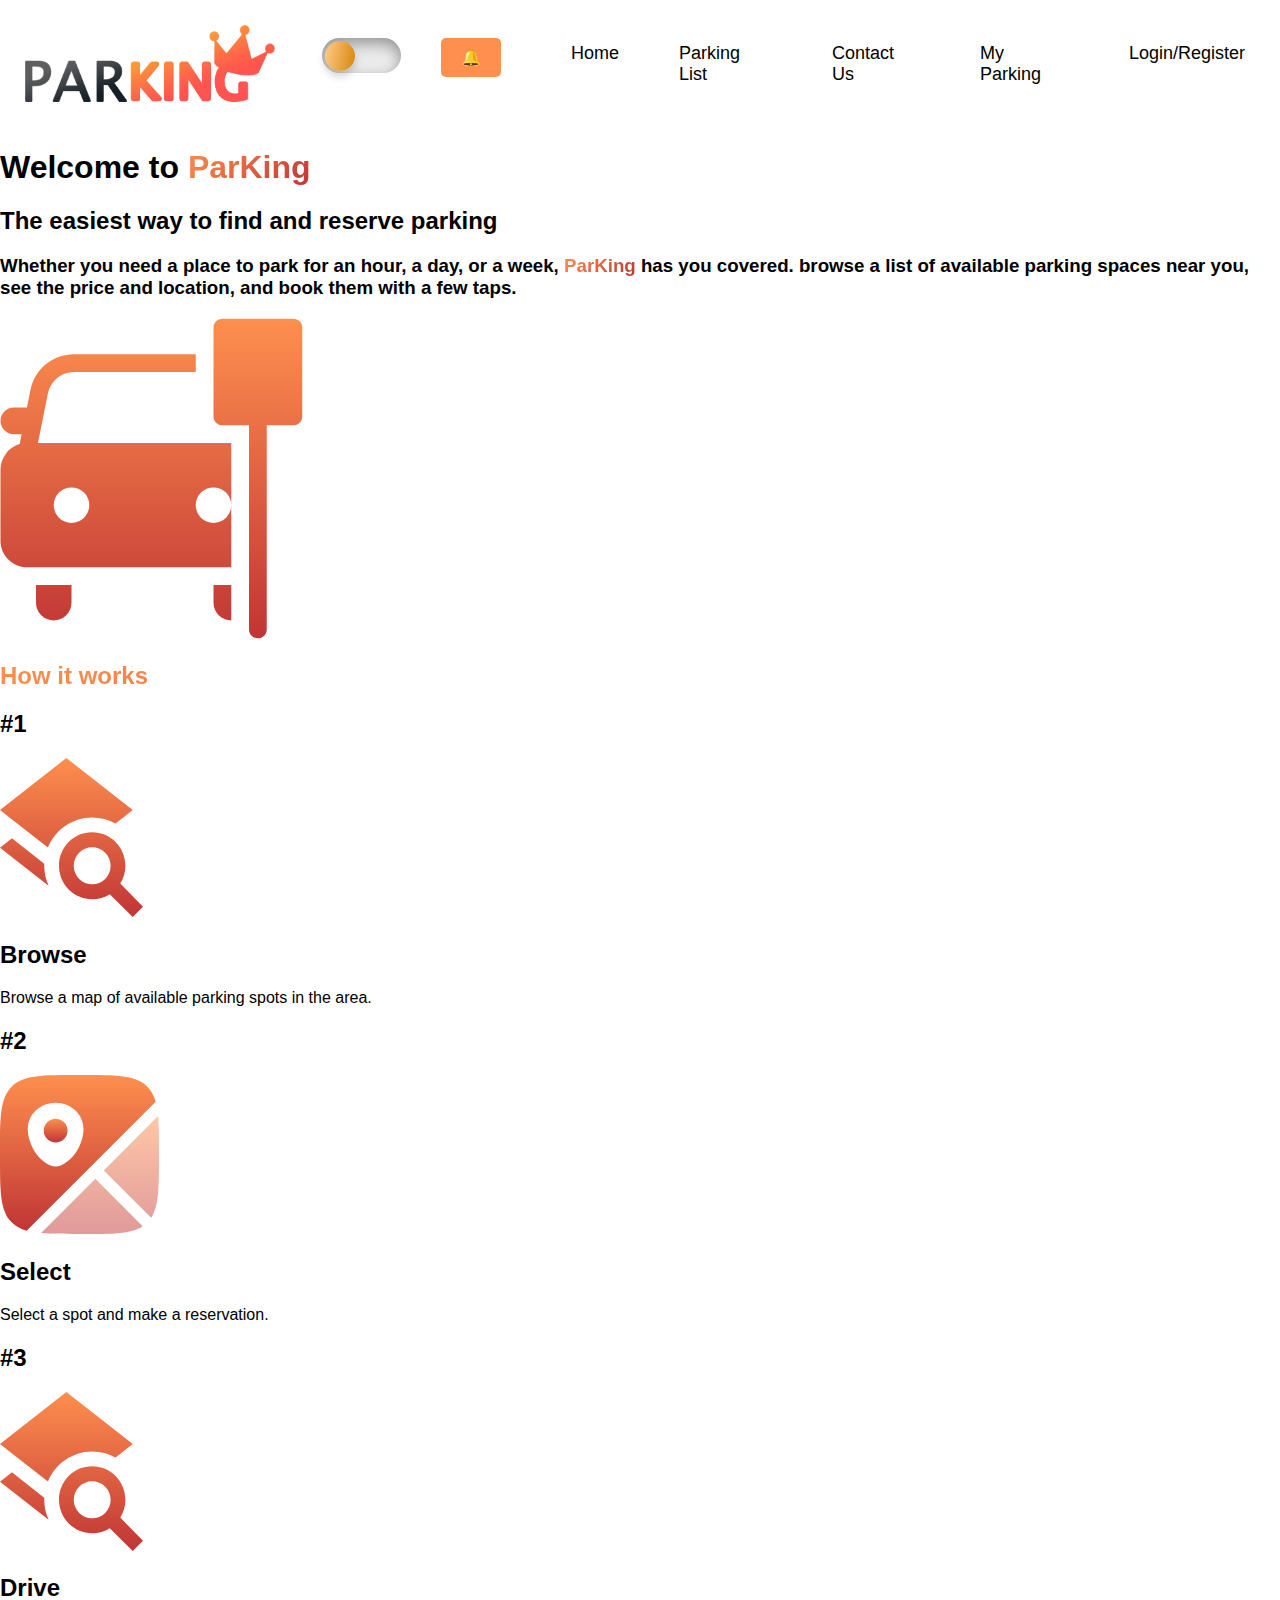
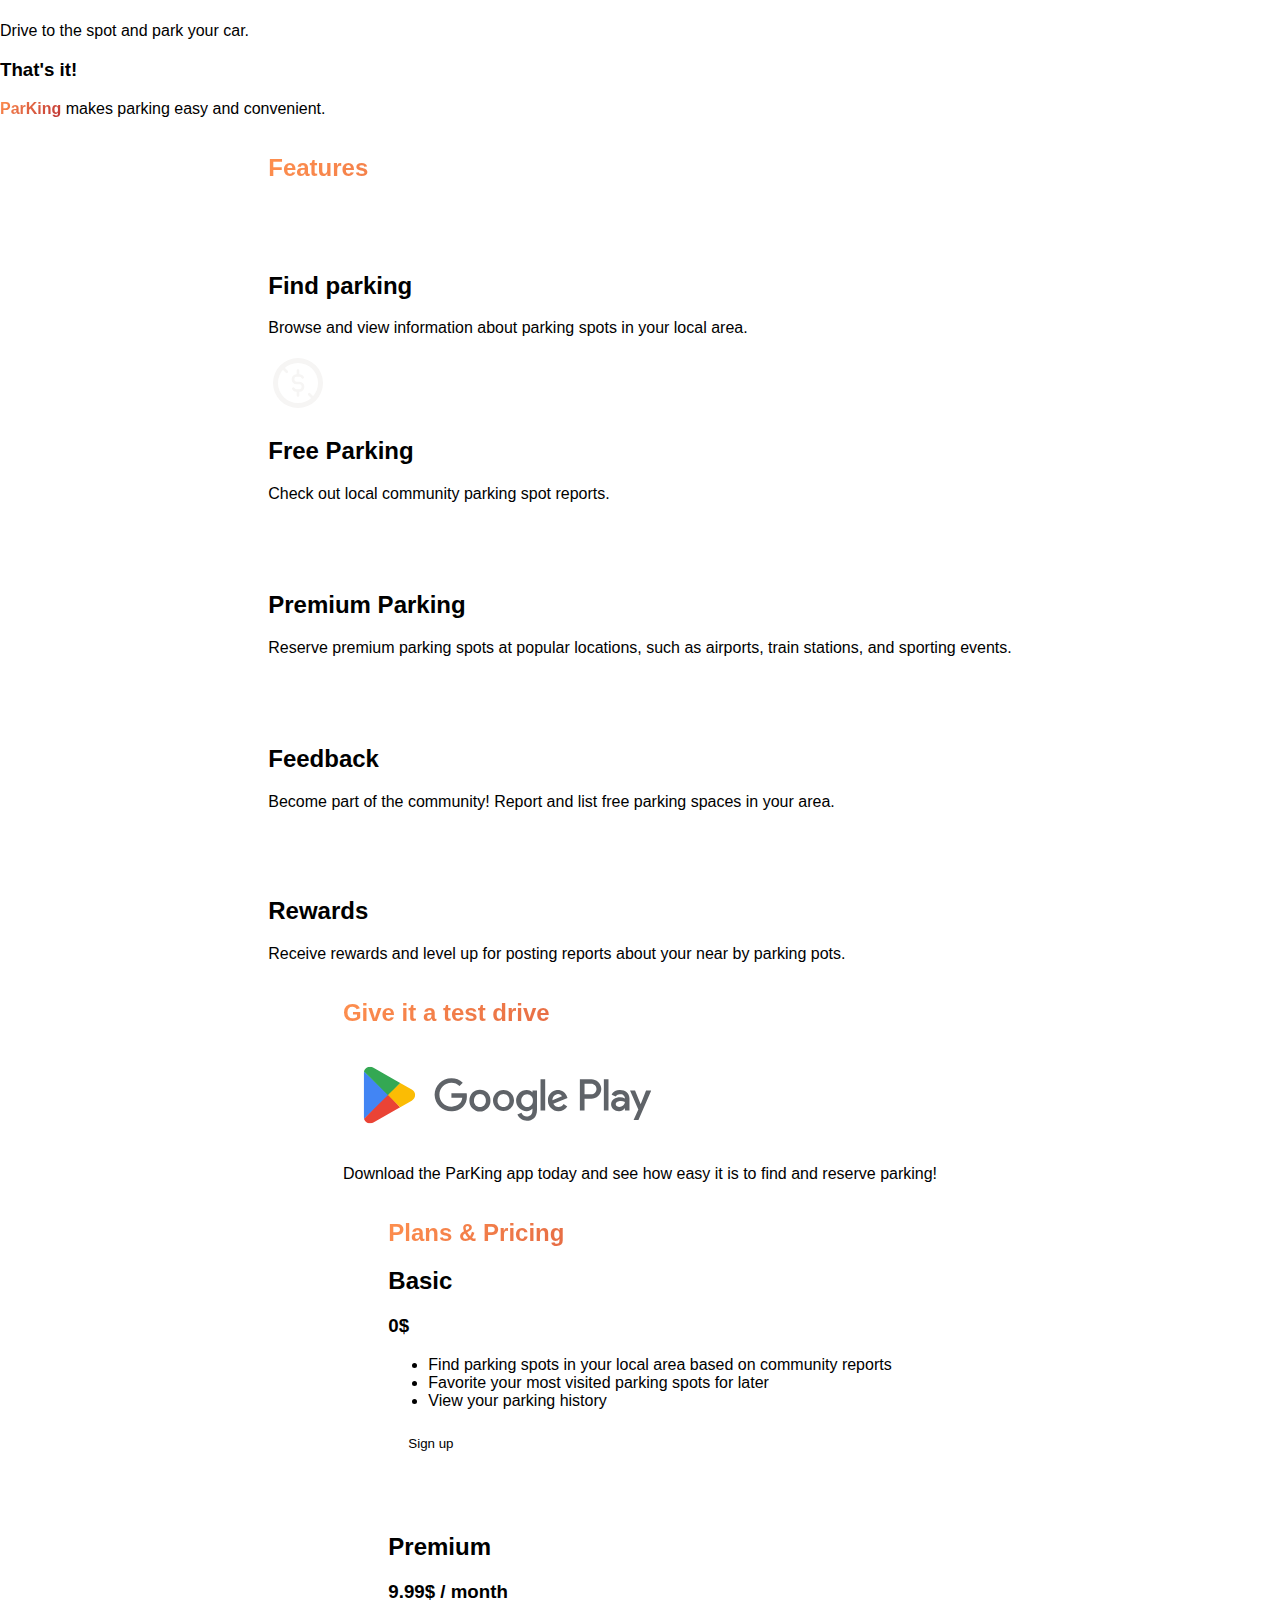
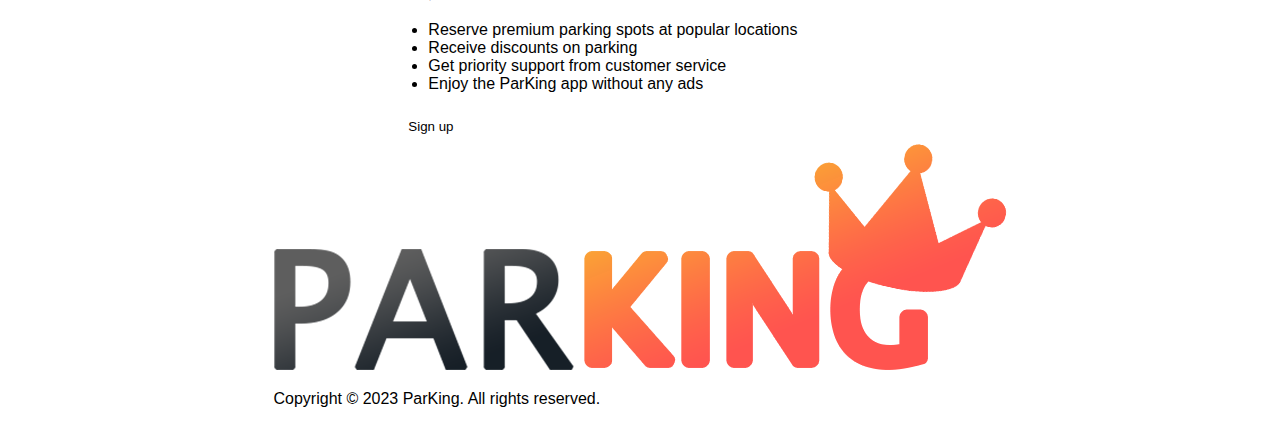
==== commit 2935c5f5: "Added a simple? notification dontknowifWorks" ====
--- a/index.html
+++ b/index.html
@@ -1,183 +1,249 @@
-<!DOCTYPE html>
-<html lang="en">
-
-<head>
-    <title>ParKing</title>
-    <meta charset="UTF-8">
-    <meta name="viewport" content="width=device-width, initial-scale=1">
-    <link rel="stylesheet" href="src/css/main.css">
-    <link rel="stylesheet" href="src/css/colors-light.css" id="theme-style">
-    <link rel="apple-touch-icon" sizes="180x180" href="src/IMG/favicon/apple-touch-icon.png">
-    <link rel="icon" type="image/png" sizes="32x32" href="src/IMG/favicon/favicon-32x32.png">
-    <link rel="icon" type="image/png" sizes="16x16" href="src/IMG/favicon/favicon-16x16.png">
-    <link rel="manifest" href="src/IMG/favicon/site.webmanifest">
-</head>
-
-<body>
-<header class="header-container" id="header">
-    <div class="header">
-        <img src="src/IMG/logo.png" alt="ParKing" class="logo">
-        <div class="header-links">
-            <div class="header-links-clickable">
-                <a href="index.html" class="link">Homepage</a>
-                <a href="parking_list.html" class="link">Parking List</a>
-                <button class="btn btn-primary" onclick="window.location.href='login.php'">My Parking</button>
-            </div>
-            <div>
-                <svg id="light-theme-toggle" class="theme-change"xmlns="http://www.w3.org/2000/svg" width="32" height="32" viewBox="0 0 24 24">
-                    <path fill="rgb(var(--primary-color))" d="M12 5q-.425 0-.712-.288Q11 4.425 11 4V2q0-.425.288-.713Q11.575 1 12 1t.713.287Q13 1.575 13 2v2q0 .425-.287.712Q12.425 5 12 5Zm4.95 2.05q-.275-.275-.275-.688q0-.412.275-.712l1.4-1.425q.3-.3.712-.3q.413 0 .713.3q.275.275.275.7q0 .425-.275.7L18.35 7.05q-.275.275-.7.275q-.425 0-.7-.275ZM20 13q-.425 0-.712-.288Q19 12.425 19 12t.288-.713Q19.575 11 20 11h2q.425 0 .712.287q.288.288.288.713t-.288.712Q22.425 13 22 13Zm-8 10q-.425 0-.712-.288Q11 22.425 11 22v-2q0-.425.288-.712Q11.575 19 12 19t.713.288Q13 19.575 13 20v2q0 .425-.287.712Q12.425 23 12 23ZM5.65 7.05l-1.425-1.4q-.3-.3-.3-.725t.3-.7q.275-.275.7-.275q.425 0 .7.275L7.05 5.65q.275.275.275.7q0 .425-.275.7q-.3.275-.7.275q-.4 0-.7-.275Zm12.7 12.725l-1.4-1.425q-.275-.3-.275-.712q0-.413.275-.688q.275-.275.688-.275q.412 0 .712.275l1.425 1.4q.3.275.287.7q-.012.425-.287.725q-.3.3-.725.3t-.7-.3ZM2 13q-.425 0-.712-.288Q1 12.425 1 12t.288-.713Q1.575 11 2 11h2q.425 0 .713.287Q5 11.575 5 12t-.287.712Q4.425 13 4 13Zm2.225 6.775q-.275-.275-.275-.7q0-.425.275-.7L5.65 16.95q.275-.275.688-.275q.412 0 .712.275q.3.3.3.713q0 .412-.3.712l-1.4 1.4q-.3.3-.725.3t-.7-.3ZM12 18q-2.5 0-4.25-1.75T6 12q0-2.5 1.75-4.25T12 6q2.5 0 4.25 1.75T18 12q0 2.5-1.75 4.25T12 18Zm0-2q1.65 0 2.825-1.175Q16 13.65 16 12q0-1.65-1.175-2.825Q13.65 8 12 8q-1.65 0-2.825 1.175Q8 10.35 8 12q0 1.65 1.175 2.825Q10.35 16 12 16Zm0 0q-1.65 0-2.825-1.175Q8 13.65 8 12q0-1.65 1.175-2.825Q10.35 8 12 8q1.65 0 2.825 1.175Q16 10.35 16 12q0 1.65-1.175 2.825Q13.65 16 12 16Z" />
-                </svg>
-                <svg id="dark-theme-toggle" class="hide theme-change" xmlns="http://www.w3.org/2000/svg" width="32" height="32" viewBox="0 0 24 24">
-                    <path fill="currentColor" d="M12 21q-3.75 0-6.375-2.625T3 12q0-3.75 2.625-6.375T12 3q.35 0 .688.025t.662.075q-1.025.725-1.638 1.888T11.1 7.5q0 2.25 1.575 3.825T16.5 12.9q1.375 0 2.525-.613T20.9 10.65q.05.325.075.662T21 12q0 3.75-2.625 6.375T12 21Z" />
-                </svg>
-            </div>
-            <div>
-                <svg xmlns="http://www.w3.org/2000/svg" class="hide-hamburger" width="42" height="42" viewBox="0 0 24 24"><path fill="none" stroke="rgb(var(--primary-color))" stroke-linecap="round" stroke-linejoin="round" stroke-width="2" d="M5 17h14M5 12h14M5 7h14"/></svg>
-            </div>
-        </div>
-    </div>
-</header>
-<div class="header-dropshadow"></div>
-<div class="container">
-    <div class="hero-container">
-        <div class="hero">
-            <div class="hero-text">
-                <h1>Welcome to <b class="gradient-text">ParKing</b></h1>
-                <h2>The easiest way to find and reserve parking</h2>
-                <h3>
-                    Whether you need a place to park for an hour, a day, or a week, <b class="gradient-text">ParKing</b> has you covered. browse a list of available parking spaces near you, see the price and location, and book them with a few taps.
-                </h3>
-            </div>
-            <img src="src/IMG/car.svg" alt="Car" class="hero-img dark-glow">
-        </div>
-    </div>
-    <div class="functions">
-        <h2 class="gradient-text dark-glow-text">How it works</h2>
-        <div class="functions-container">
-            <div class="function gradient-functions">
-                <h2 class="function-number">#1</h2>
-                <div class="function-info">
-                    <img src="src/IMG/function1.svg" alt="function 1" class="function-img">
-                    <div class="function-text">
-                        <h2>Browse</h2>
-                        <p>Browse a map of available parking spots in the area.</p>
-                    </div>
-                </div>
-            </div>
-            <div class="function gradient-functions">
-                <h2 class="function-number">#2</h2>
-                <div class="function-info">
-                    <img src="src/IMG/function2.svg" alt="function 2" class="function-img">
-                    <div class="function-text">
-                        <h2>Select</h2>
-                        <p>Select a spot and make a reservation.</p>
-                    </div>
-                </div>
-            </div>
-            <div class="function gradient-functions">
-                <h2 class="function-number">#3</h2>
-                <div class="function-info">
-                    <img src="src/IMG/function1.svg" alt="function 3" class="function-img">
-                    <div class="function-text">
-                        <h2>Drive</h2>
-                        <p>Drive to the spot and park your car.</p>
-                    </div>
-                </div>
-            </div>
-        </div>
-        <h3><b>That's it!</b></h3>
-        <p><b class="gradient-text">ParKing</b> makes parking easy and convenient.</p>
-    </div>
-    <div class="features">
-        <h2 class="gradient-text features-title dark-glow-text">Features</h2>
-        <div class="features-container">
-            <div class="feature">
-                <div class="feature-title dark-glow">
-                    <img src="src/IMG/feature1.svg" alt="feature 1" class="feature-img">
-                    <h2>Find parking</h2>
-                </div>
-                <p>Browse and view information about parking spots in your local area.</p>
-            </div>
-        </div>
-        <div class="features-container">
-            <div class="feature">
-                <div class="feature-title dark-glow">
-                    <img src="src/IMG/feature2.svg" alt="feature 2" class="feature-img">
-                    <h2>Free Parking</h2>
-                </div>
-                <p>Check out local community parking spot reports.</p>
-            </div>
-        </div>
-        <div class="features-container">
-            <div class="feature">
-                <div class="feature-title dark-glow">
-                    <img src="src/IMG/feature3.svg" alt="feature 3" class="feature-img">
-                    <h2>Premium Parking</h2>
-                </div>
-                <p>Reserve premium parking spots at popular locations, such as airports, train stations, and sporting events.</p>
-            </div>
-        </div>
-        <div class="features-container">
-            <div class="feature">
-                <div class="feature-title">
-                    <img src="src/IMG/feature4.svg" alt="feature 4" class="feature-img">
-                    <h2>Feedback</h2>
-                </div>
-                <p>Become part of the community! Report and list free parking spaces in your area.</p>
-            </div>
-        </div>
-        <div class="features-container">
-            <div class="feature">
-                <div class="feature-title">
-                    <img src="src/IMG/feature5.svg" alt="feature 5" class="feature-img">
-                    <h2>Rewards</h2>
-                </div>
-                <p>Receive rewards and level up for posting reports about your near by parking pots.</p>
-            </div>
-        </div>
-    </div>
-    <div class="app-dl graident-app-dl">
-        <h2 class="gradient-text dark-glow-text">Give it a test drive</h2>
-        <div class="app-dl-container">
-            <img src="src/IMG/google-play.svg" alt="Google Play" class="google-play">
-            <p>Download the ParKing app today and see how easy it is to find and reserve parking!</p>
-        </div>
-    </div>
-    <div class="plans">
-        <h2 class="gradient-text dark-glow-text">Plans & Pricing</h2>
-        <div class="plans-container">
-            <div class="plan">
-                <h2>Basic</h2>
-                <h3>0$</h3>
-                <ul class="premium-list">
-                    <li>Find parking spots in your local area based on community reports</li>
-                    <li>Favorite your most visited parking spots for later</li>
-                    <li>View your parking history</li>
-                </ul>
-                <button class="btn btn-secondary">Sign up</button>
-            </div>
-            <div class="plan plan-premium dark-glow">
-                <div class="plan-title">
-                    <img src="src/IMG/feature3.svg" alt="Premium" class="premium-img">
-                    <h2>Premium</h2>
-                </div>
-                <h3>9.99$ / month</h3>
-                <ul class="premium-list">
-                    <li>Reserve premium parking spots at popular locations</li>
-                    <li>Receive discounts on parking</li>
-                    <li>Get priority support from customer service</li>
-                    <li>Enjoy the ParKing app without any ads</li>
-                </ul>
-                <button class="btn btn-primary">Sign up</button>
-            </div>
-        </div>
-    </div>
-    <div class="footer">
-        <img src="src/IMG/logo.png" alt="ParKing" class="footer-logo">
-        <p>Copyright © 2023 ParKing. All rights reserved.</p>
-    </div>
-</div>
-</body>
-<script src="src/JS/main.js"></script>
-
+<!DOCTYPE html>
+<html lang="en">
+<head>
+    <meta charset="UTF-8">
+    <meta name="viewport" content="width=device-width, initial-scale=1.0">
+   <!-- <link id="style-link" rel="stylesheet" type="text/css" href="styles-dark.css">
+    <link id="style-link" rel="stylesheet" type="text/css" href="styles-light.css"> -->
+    <link rel="stylesheet" href="./styles.css" type="text/css" />
+    <link rel="stylesheet" href="popup.css" type="text/css">
+    <!-- <link rel="stylesheet" href="src/css/main.css"> -->
+    <link rel="stylesheet" href="src/css/colors-light.css" id="theme-style">
+    <link rel="apple-touch-icon" sizes="180x180" href="src/img/favicon/apple-touch-icon.png">
+    <link rel="icon" type="image/png" sizes="32x32" href="src/img/favicon/favicon-32x32.png">
+    <link rel="icon" type="image/png" sizes="16x16" href="src/img/favicon/favicon-16x16.png">
+    <link rel="manifest" href="src/img/favicon/site.webmanifest">
+    <title>Your Website</title> 
+</head>
+
+
+    <header>
+
+        <img src="parking.logo.png" alt="Website Logo" id="logo">
+        <nav>
+            
+            <input type="checkbox" id="style-toggle.js"/>
+    <label for="style-toggle.js"></label>
+    
+    <div class="notification-dropdown">
+        <button class="notification-button" id="notification-button">&#x1F514;</button>
+        <div class="notification-content">
+            <!-- Notifications will be displayed here -->
+        </div>
+    </div>
+
+            <a href="#">Home</a>
+            <a href="#">Parking List</a>
+            <a href="#">Contact Us</a>
+            <a href="#">My Parking</a>
+            <a id="login-register-button" href="#">Login/Register</a>
+        </nav>
+    
+    </div>
+</div>
+
+
+</div>
+    </header>
+
+    <div id="login-register-popup" class="login-popup">
+    <div class="popup-content">
+        <span class="popup-close" onclick="closePopup()">&times;</span>
+        <div class="popup-form">
+            <h2>Login</h2>
+            <form action="/login" method="post">
+                <span class="popup-label" for="popup-username">Username:</span>
+                <input type="text" id="popup-username" name="popup-username" required>
+                <span class="popup-label" for="popup-password">Password:</span>
+                <input type="password" id="popup-password" name="popup-password" required>
+                <button type="submit">Login</button>
+            </form>
+        </div>
+    </div>
+</div>
+    <div class="container">
+        <!-- Main content -->
+    </div>
+
+    <!-- one CP -->
+    <div class="header-dropshadow"></div>
+    <div class="container">
+        <div class="hero-container">
+            <div class="hero">
+                <div class="hero-text">
+                    <h1>Welcome to <b class="gradient-text">ParKing</b></h1>
+                    <h2>The easiest way to find and reserve parking</h2>
+                    <h3>
+                        Whether you need a place to park for an hour, a day, or a week, <b class="gradient-text">ParKing</b> has you covered. browse a list of available parking spaces near you, see the price and location, and book them with a few taps.
+                    </h3>
+                </div>
+                <img src="src/img/car.svg" alt="Car" class="hero-img dark-glow">
+            </div>
+        
+            <!-- second CP -->
+            <div class="functions">
+                <h2 class="gradient-text dark-glow-text">How it works</h2>
+                <div class="functions-container">
+                    <div class="function gradient-functions">
+                        <h2 class="function-number">#1</h2>
+                        <div class="function-info">
+                            <img src="src/img/function1.svg" alt="function 1" class="function-img">
+                            <div class="function-text">
+                                <h2>Browse</h2>
+                                <p>Browse a map of available parking spots in the area.</p>
+                            </div>
+                        </div>
+                    </div>
+                <!-- third CP -->
+                </div>
+                <div class="function gradient-functions">
+                    <h2 class="function-number">#2</h2>
+                    <div class="function-info">
+                        <img src="src/img/function2.svg" alt="function 2" class="function-img">
+                        <div class="function-text">
+                            <h2>Select</h2>
+                            <p>Select a spot and make a reservation.</p>
+                        </div>
+                    </div>
+                </div>
+                <!-- fourth CP -->
+                <div class="function gradient-functions">
+                    <h2 class="function-number">#3</h2>
+                    <div class="function-info">
+                        <img src="src/img/function1.svg" alt="function 3" class="function-img">
+                        <div class="function-text">
+                            <h2>Drive</h2>
+                            <p>Drive to the spot and park your car.</p>
+                        </div>
+                    </div>
+                </div>
+            </div>
+            <h3><b>That's it!</b></h3>
+            <p><b class="gradient-text">ParKing</b> makes parking easy and convenient.</p>
+        </div>
+        <!-- firth CP -->
+        <div class="features">
+            <h2 class="gradient-text features-title dark-glow-text">Features</h2>
+            <div class="features-container">
+                <div class="feature">
+                    <div class="feature-title dark-glow">
+                        <img src="src/img/feature1.svg" alt="feature 1" class="feature-img">
+                        <h2>Find parking</h2>
+                    </div>
+                    <p>Browse and view information about parking spots in your local area.</p>
+                </div>
+            </div>
+
+            <div class="features-container">
+                <div class="feature">
+                    <div class="feature-title dark-glow">
+                        <img src="src/img/feature2.svg" alt="feature 2" class="feature-img">
+                        <h2>Free Parking</h2>
+                    </div>
+                    <p>Check out local community parking spot reports.</p>
+                </div>
+            </div>
+
+            <div class="features-container">
+                <div class="feature">
+                    <div class="feature-title dark-glow">
+                        <img src="src/img/feature3.svg" alt="feature 3" class="feature-img">
+                        <h2>Premium Parking</h2>
+                    </div>
+                    <p>Reserve premium parking spots at popular locations, such as airports, train stations, and sporting events.</p>
+                </div>
+            </div>
+
+            <div class="features-container">
+                <div class="feature">
+                    <div class="feature-title">
+                        <img src="src/img/feature4.svg" alt="feature 4" class="feature-img">
+                        <h2>Feedback</h2>
+                    </div>
+                    <p>Become part of the community! Report and list free parking spaces in your area.</p>
+                </div>
+            </div>
+
+            <div class="features-container">
+                <div class="feature">
+                    <div class="feature-title">
+                        <img src="src/img/feature5.svg" alt="feature 5" class="feature-img">
+                        <h2>Rewards</h2>
+                    </div>
+                    <p>Receive rewards and level up for posting reports about your near by parking pots.</p>
+                </div>
+            </div>
+        </div>
+        
+        <div class="app-dl graident-app-dl">
+            <h2 class="gradient-text dark-glow-text">Give it a test drive</h2>
+            <div class="app-dl-container">
+                <img src="src/img/google-play.svg" alt="Google Play" class="google-play">
+                <p>Download the ParKing app today and see how easy it is to find and reserve parking!</p>
+            </div>
+        </div>
+
+        <div class="plans">
+            <h2 class="gradient-text dark-glow-text">Plans & Pricing</h2>
+            <div class="plans-container">
+                <div class="plan">
+                    <h2>Basic</h2>
+                    <h3>0$</h3>
+                    <ul class="premium-list">
+                        <li>Find parking spots in your local area based on community reports</li>
+                        <li>Favorite your most visited parking spots for later</li>
+                        <li>View your parking history</li>
+                    </ul>
+                    <button class="btn btn-secondary">Sign up</button>
+                </div>
+
+                <div class="plan plan-premium dark-glow">
+                    <div class="plan-title">
+                        <img src="src/img/feature3.svg" alt="Premium" class="premium-img">
+                        <h2>Premium</h2>
+                    </div>
+                    <h3>9.99$ / month</h3>
+                    <ul class="premium-list">
+                        <li>Reserve premium parking spots at popular locations</li>
+                        <li>Receive discounts on parking</li>
+                        <li>Get priority support from customer service</li>
+                        <li>Enjoy the ParKing app without any ads</li>
+                    </ul>
+                    <button class="btn btn-primary">Sign up</button>
+                </div>
+            </div>
+        </div>
+        <div class="footer">
+            <img src="src/img/logo.png" alt="ParKing" class="footer-logo">
+            <p>Copyright © 2023 ParKing. All rights reserved.</p>
+        </div>
+    <!-- <input type="checkbox" id="style-toggle.js"/>
+    <label for="style-toggle.js"></label> -->
+   <!--<div class="container">
+    </div> --> 
+
+   <script src="styles-switcher.js"></script> 
+   <script src="popup.js"></script>
+   <!-- <script src="popup.js"></script> -->
+   <script src="notifications.js"></script>
+   <script>
+    function openForm() {
+      document.getElementById("myForm").style.display = "block";
+    }
+    
+    function closeForm() {
+      document.getElementById("myForm").style.display = "none";
+    }
+    </script>
+
+
+ <!--<script src="cours.js"></script> --> 
+
+  <script>
+</script>
+
+
+
+
+</body>
 </html>--- a/styles-light.css
+++ b/styles-light.css
@@ -0,0 +1,53 @@
+:root {
+    --text: #0f0c0a;
+    --background: #ffffff;
+    --primary: #FE8F4E;
+    --secondary: #e7dfda;
+    --accent: #c03535;
+}
+
+
+body {
+    background-color: var(--background);
+    color: var(--text);
+    margin: 0;
+    font-family: Arial, sans-serif;
+}
+
+header {
+    display: flex;
+    justify-content: space-between;
+    align-items: center;
+    padding: 20px;
+}
+
+#logo {
+    width: 100px; 
+    height: auto;
+}
+
+nav {
+    display: flex;
+    gap: 20px;
+}
+
+nav a {
+    text-decoration: none;
+    color: var(--text);
+    transition: background-color 0.3s ease; 
+    padding: 5px 10px; 
+    border-radius: 5px; 
+}
+
+
+nav a:hover {
+    background-color: var(--primary);
+    color: var(--background); 
+}
+
+
+.container {
+    max-width: 1200px;
+    margin: 0 auto;
+    padding: 20px;
+}--- a/styles.css
+++ b/styles.css
@@ -0,0 +1,174 @@
+.theme-light {
+    --text: #0f0c0a;
+    --background: #ffffff;
+    --primary: #FE8F4E;
+    --secondary: #e7dfda;
+    --accent: #c03535;
+}
+.theme-dark {
+    --text: #f6f5f4;
+    --background: #0e0c0c;
+    --primary: #FE8F4E;
+    --secondary: #3a2727;
+    --accent: #74777c;
+}
+
+body {
+    background-color: var(--background);
+    color: var(--text);
+    margin: 0;
+    font-family: Arial, sans-serif;
+}
+body.theme-dark {
+  background-color: var(--background);
+  color: var(--text);
+}
+
+
+header {
+    display: flex;
+    justify-content: space-between;
+    align-items: center;
+    padding: 25px;
+    
+}
+
+#logo {
+    width: 250px; 
+    height: auto;
+}
+/* Navigation */
+nav {
+    display: flex;
+    gap: 40px;
+    font-size: 18px;
+    justify-content: flex-end;
+    margin-left: auto;
+}
+nav.theme-dark a {
+  color: var(--text);
+}
+
+
+nav a {
+    text-decoration: none;
+    color: var(--text);
+    transition: background-color 0.3s ease; 
+    padding: 5px 10px; 
+    border-radius: 5px; 
+}
+
+
+nav a:hover {
+    background-color: var(--primary);
+    color: var(--background); 
+}
+
+/* container */
+.container {
+    display: flex;
+    width: 100%;
+    height: 100%;
+    background: var(--color-secondary);
+    flex-direction: column;
+    justify-content: center;
+    align-items: center;
+  }
+  .container h1 {
+    color: var(--font-color);
+  }
+  .container button {
+    color: var(--font-color);
+    background: var(--color-primary);
+    padding: 10px 20px;
+    border: 0;
+    border-radius: 5px;
+  }
+  .content-box {
+    background-color: #ffffff; /* Set the background color to white */
+    color: #000000; /* Set the text color to black or a suitable dark color */
+}
+
+  /* Label */
+  label {
+    width: 80px;
+    height: 35px;
+    position: relative;
+    display: block;
+    background: #ebebeb;
+    border-radius: 50px;
+    box-shadow: inset 0px 5px 15px rgba(0, 0, 0, 0.4), inset 0px -5px 15px rgba(255, 255, 255, 0.4);
+    cursor: pointer;
+    transition: 0.3s;
+  }
+  label:after {
+    content: "";
+    width: 30px;
+    height: 30px;
+    position: absolute;
+    top:3px;
+    left: 3px;
+    background: linear-gradient(100deg,#ffcc89,#d8860b);
+    border-radius: 100px;
+    box-shadow: 0px 5px 10px rgba(0, 0, 0, 0.2);
+    transition: 0.3s;
+  }
+  input{
+    width: 0px;
+    height: 0px;
+    visibility: hidden;
+  }
+  input:checked + label{
+    background: #242424;
+  }
+  input:checked + label:after{
+    left:77px;
+    transform: translateX(-100%);
+    background: linear-gradient(100deg,#777,#3a3a3a);
+  }
+  label:active::after{
+    width: 60px;
+  }
+
+/* Notifications */
+  .notification-dropdown {
+    position: relative;
+    display: inline-block;
+    margin-right: 20px; /* Adjust as needed */
+    
+}
+
+.notification-button {
+  background-color: #FE8F4E;
+  color: white;
+  border: none;
+  padding: 10px 20px;
+  border-radius: 5px;
+  font-size: 16px;
+  cursor: pointer;
+  transition: background-color 0.3s, color 0.3s; /* Add transition */
+}
+.notification-button.dark {
+  background-color: #3a2727; /* Dark mode background color */
+  color: white; /* Dark mode text color */
+}
+
+.notification-content {
+    display: none;
+    position: absolute;
+    background-color: var(--notification-content-bg);
+    color: var(--notification-content-text);
+      /* Other styles for the notification content... */
+    min-width: 200px;
+    box-shadow: 0px 0px 10px rgba(0, 0, 0, 0.2);
+    z-index: 1;
+}
+
+/* Style for notification items */
+.notification-item {
+    padding: 10px;
+    border-bottom: 1px solid #ccc;
+    font-size: 14px;
+}
+
+  --- a/popup.css
+++ b/popup.css
@@ -0,0 +1,200 @@
+/* Styles for the popup container
+#login-register-container {
+    display: none;
+    position: fixed;
+    top: 0;
+    left: 0;
+    width: 100%;
+    height: 100%;
+    background: rgba(0, 0, 0, 0.5);
+    justify-content: center; /* Center horizontally and vertically 
+    align-items: center; /* Center horizontally and vertically 
+    z-index: 9999;
+}
+
+.popup-container {
+    display: none;
+    position: fixed;
+    top: 0;
+    left: 0;
+    width: 100%;
+    height: 100%;
+    background: rgba(0, 0, 0, 0.5);
+    justify-content: center;
+    align-items: center;
+    z-index: 9999;
+}
+
+/* Styles for the popup content */
+/* .popup-content {
+    background-color: #fff;
+    padding: 20px;
+    border-radius: 5px;
+    box-shadow: 0px 0px 10px rgba(0, 0, 0, 0.5);
+    position: relative;
+} */
+
+/* .popup-close {
+    position: absolute;
+    top: 10px;
+    right: 10px;
+    font-size: 24px;
+    cursor: pointer;
+} */
+
+/* Styles for the close button (X symbol) */
+/* .close-button {
+    position: absolute;
+    top: 10px;
+    right: 10px;
+    cursor: pointer;
+    font-size: 24px;
+    color: #333;
+    transition: color 0.3s ease;
+} */
+
+/* .close-button:hover {
+    color: #000; 
+} */
+
+/* Styles for the forms and form inputs */
+/* .form {
+    display: none; 
+    flex-direction: column;
+    align-items: center;
+    width: 100%;
+} */
+
+/* .form h2 {
+    font-size: 24px;
+    margin-bottom: 10px;
+} */
+
+/* .form-input {
+    width: 100%;
+    padding: 10px;
+    margin: 5px 0;
+    border: 1px solid #ccc;
+    border-radius: 5px;
+}  */
+
+/* .form-button {
+    background-color: #FE8F4E;
+    color: white;
+    padding: 10px 20px;
+    border: none;
+    border-radius: 5px;
+    cursor: pointer;
+    transition: background-color 0.3s ease;
+} */
+
+/* .form-button:hover {
+    background-color: #FF7C3E; /* Change color on hover} */
+   
+    
+
+#login-register-popup .popup-form {
+    text-align: center;
+}
+
+#login-register-popup .popup-form h2 {
+    font-size: 24px;
+    margin-bottom: 20px;
+    color: var(--primary); 
+}
+
+#login-register-popup .popup-form .popup-label {
+    display: block !important;
+    margin-bottom: 10px !important;
+    font-weight: bold !important;
+    color: var(--accent); 
+}
+
+#login-register-popup .popup-form input[type="text"],
+#login-register-popup .popup-form input[type="password"] {
+    width: 100% !important;
+    padding: 10px !important;
+    margin-bottom: 15px !important;
+    border: 1px solid #ccc !important;
+    border-radius: 5px !important;
+    font-size: 16px !important;
+    color: var(--accent); 
+}
+
+#login-register-popup .popup-form button[type="submit"] {
+    background-color: var(--primary); 
+    color: var(--background); 
+    border: none;
+    padding: 10px 20px;
+    border-radius: 5px;
+    font-size: 18px;
+    cursor: pointer;
+}
+
+
+
+.login-popup {
+    display: none;
+    position: fixed;
+    top: 50%;
+    left: 50%;
+    transform: translate(-50%, -50%);
+    z-index: 1000;
+    background-color: white;
+    padding: 20px;
+    box-shadow: 0px 0px 10px rgba(0, 0, 0, 0.2);
+}
+
+.login-popup.active {
+    display: block;
+}
+
+
+.popup-content {
+    position: relative;
+}
+
+
+.popup-close {
+    position: absolute;
+    top: 10px;
+    right: 10px;
+    font-size: 20px;
+    cursor: pointer;
+    color: #333;
+}
+
+
+.popup-form {
+    text-align: center;
+}
+
+.popup-form h2 {
+    font-size: 24px;
+    margin-bottom: 20px;
+}
+
+.popup-form label {
+    display: block !important;
+    margin-bottom: 10px !important;
+    font-weight: bold !important;
+}
+
+.popup-form input[type="text"],
+.popup-form input[type="password"] {
+    width: 100% !important;
+    padding: 10px !important;
+    margin-bottom: 15px !important;
+    border: 1px solid #ccc !important;
+    border-radius: 5px !important;
+    font-size: 16px !important;
+}
+.popup-form button[type="submit"] {
+    background-color: #FE8F4E;
+    color: white;
+    border: none;
+    padding: 10px 20px;
+    border-radius: 5px;
+    font-size: 18px;
+    cursor: pointer;
+}
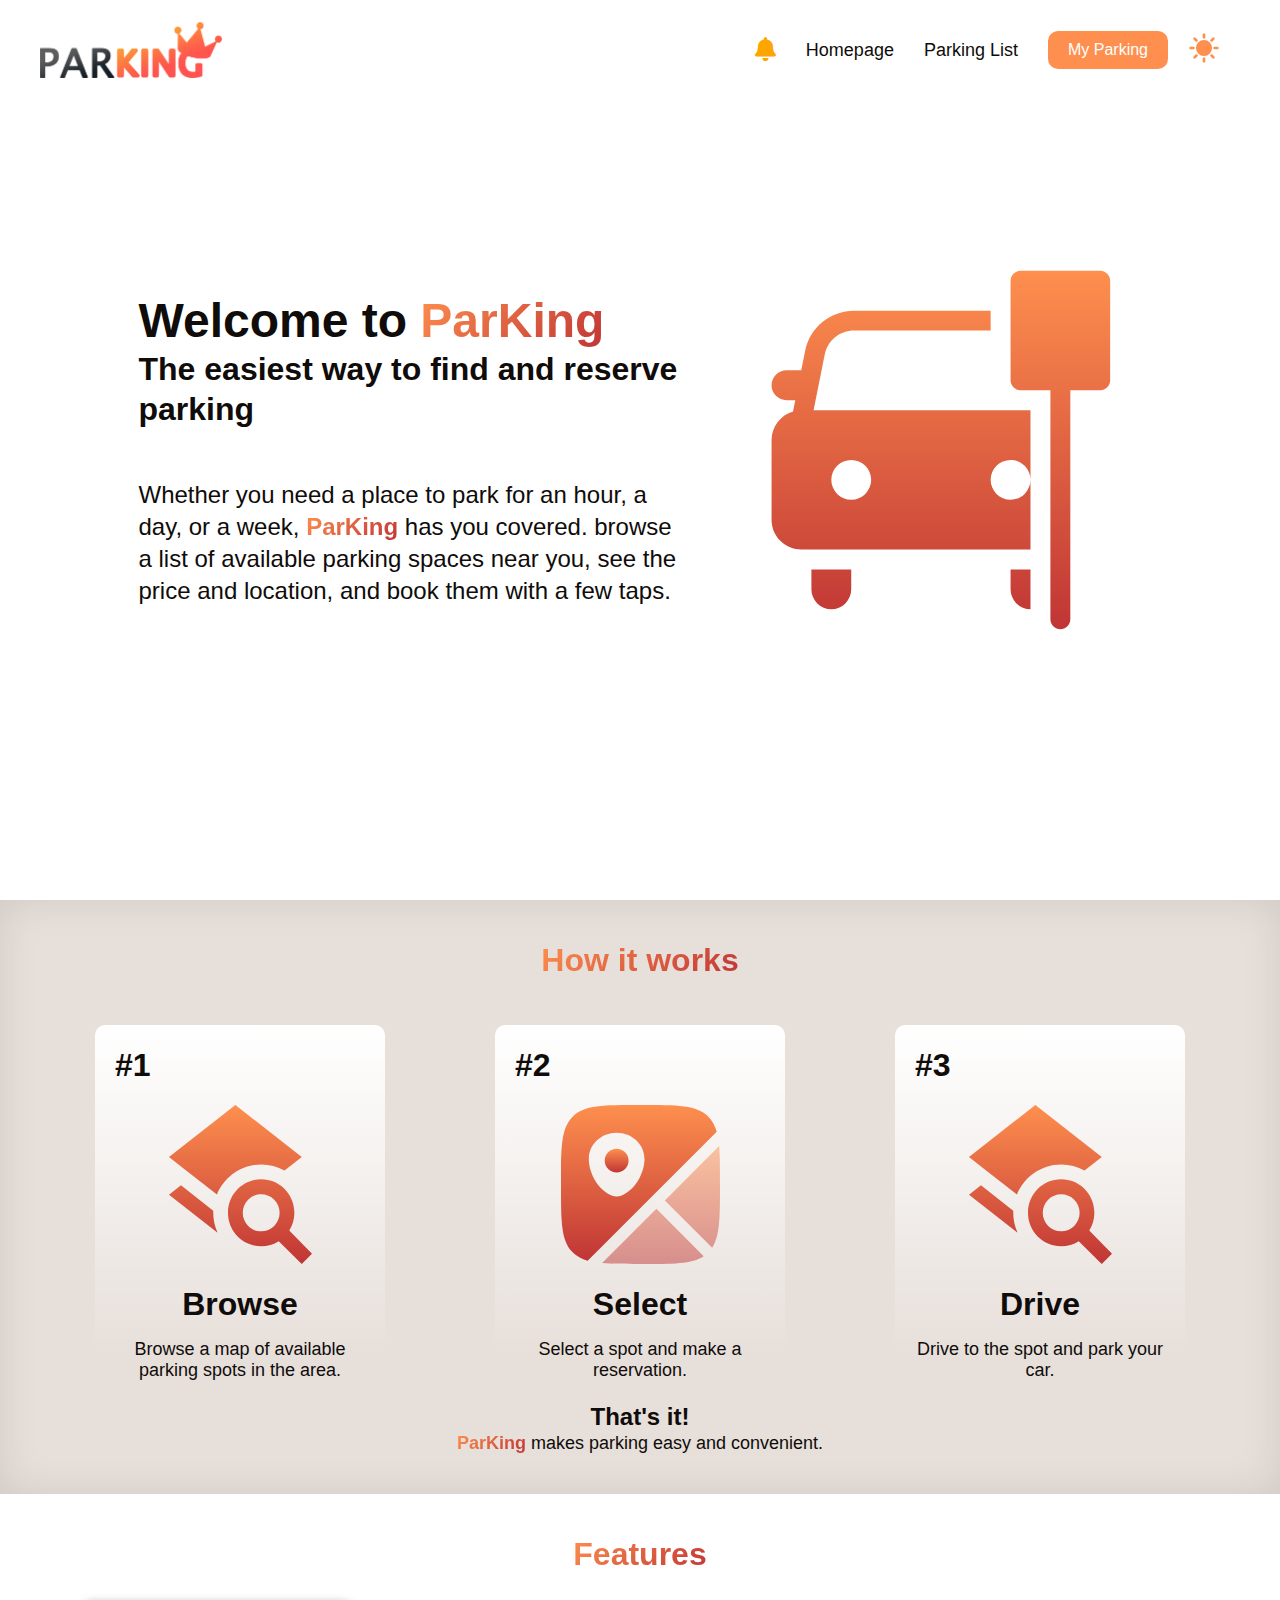
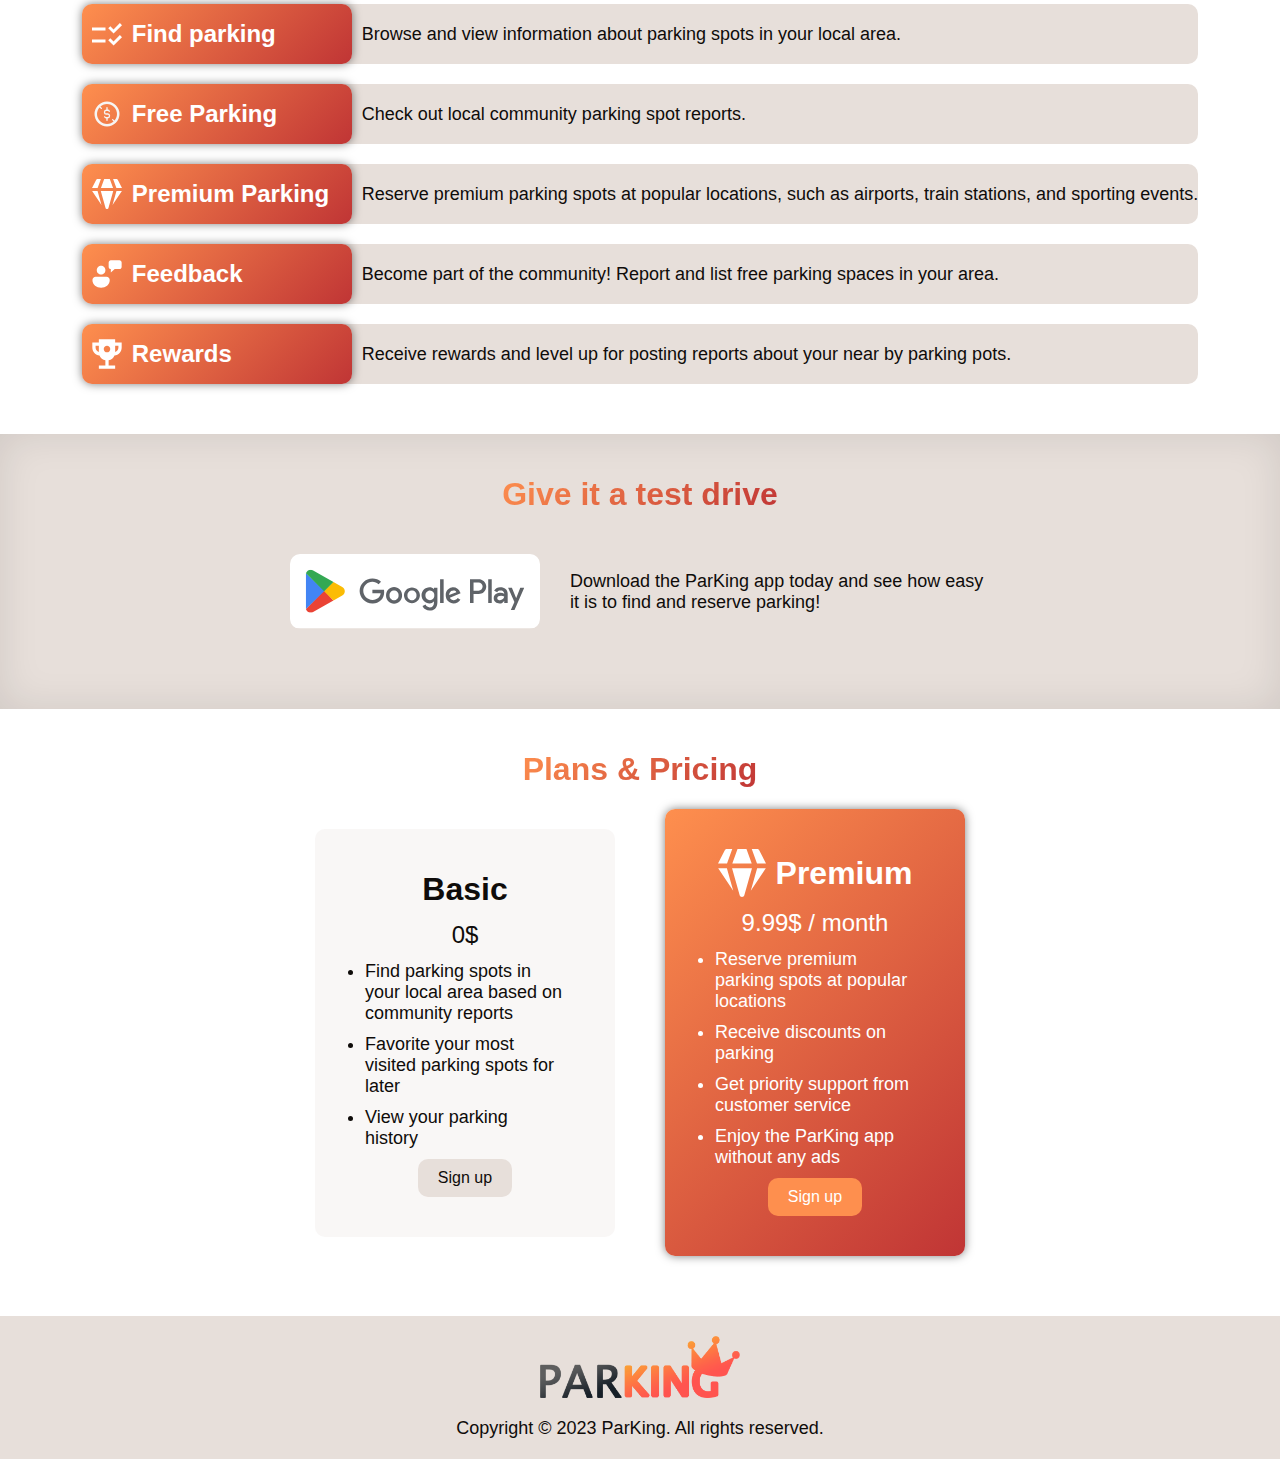
==== commit bfac0bb5: "Add files via upload" ====
--- a/index.html
+++ b/index.html
@@ -1,249 +1,198 @@
-<!DOCTYPE html>
-<html lang="en">
-<head>
-    <meta charset="UTF-8">
-    <meta name="viewport" content="width=device-width, initial-scale=1.0">
-   <!-- <link id="style-link" rel="stylesheet" type="text/css" href="styles-dark.css">
-    <link id="style-link" rel="stylesheet" type="text/css" href="styles-light.css"> -->
-    <link rel="stylesheet" href="./styles.css" type="text/css" />
-    <link rel="stylesheet" href="popup.css" type="text/css">
-    <!-- <link rel="stylesheet" href="src/css/main.css"> -->
-    <link rel="stylesheet" href="src/css/colors-light.css" id="theme-style">
-    <link rel="apple-touch-icon" sizes="180x180" href="src/img/favicon/apple-touch-icon.png">
-    <link rel="icon" type="image/png" sizes="32x32" href="src/img/favicon/favicon-32x32.png">
-    <link rel="icon" type="image/png" sizes="16x16" href="src/img/favicon/favicon-16x16.png">
-    <link rel="manifest" href="src/img/favicon/site.webmanifest">
-    <title>Your Website</title> 
-</head>
-
-
-    <header>
-
-        <img src="parking.logo.png" alt="Website Logo" id="logo">
-        <nav>
-            
-            <input type="checkbox" id="style-toggle.js"/>
-    <label for="style-toggle.js"></label>
-    
-    <div class="notification-dropdown">
-        <button class="notification-button" id="notification-button">&#x1F514;</button>
-        <div class="notification-content">
-            <!-- Notifications will be displayed here -->
-        </div>
-    </div>
-
-            <a href="#">Home</a>
-            <a href="#">Parking List</a>
-            <a href="#">Contact Us</a>
-            <a href="#">My Parking</a>
-            <a id="login-register-button" href="#">Login/Register</a>
-        </nav>
-    
-    </div>
-</div>
-
-
-</div>
-    </header>
-
-    <div id="login-register-popup" class="login-popup">
-    <div class="popup-content">
-        <span class="popup-close" onclick="closePopup()">&times;</span>
-        <div class="popup-form">
-            <h2>Login</h2>
-            <form action="/login" method="post">
-                <span class="popup-label" for="popup-username">Username:</span>
-                <input type="text" id="popup-username" name="popup-username" required>
-                <span class="popup-label" for="popup-password">Password:</span>
-                <input type="password" id="popup-password" name="popup-password" required>
-                <button type="submit">Login</button>
-            </form>
-        </div>
-    </div>
-</div>
-    <div class="container">
-        <!-- Main content -->
-    </div>
-
-    <!-- one CP -->
-    <div class="header-dropshadow"></div>
-    <div class="container">
-        <div class="hero-container">
-            <div class="hero">
-                <div class="hero-text">
-                    <h1>Welcome to <b class="gradient-text">ParKing</b></h1>
-                    <h2>The easiest way to find and reserve parking</h2>
-                    <h3>
-                        Whether you need a place to park for an hour, a day, or a week, <b class="gradient-text">ParKing</b> has you covered. browse a list of available parking spaces near you, see the price and location, and book them with a few taps.
-                    </h3>
-                </div>
-                <img src="src/img/car.svg" alt="Car" class="hero-img dark-glow">
-            </div>
-        
-            <!-- second CP -->
-            <div class="functions">
-                <h2 class="gradient-text dark-glow-text">How it works</h2>
-                <div class="functions-container">
-                    <div class="function gradient-functions">
-                        <h2 class="function-number">#1</h2>
-                        <div class="function-info">
-                            <img src="src/img/function1.svg" alt="function 1" class="function-img">
-                            <div class="function-text">
-                                <h2>Browse</h2>
-                                <p>Browse a map of available parking spots in the area.</p>
-                            </div>
-                        </div>
-                    </div>
-                <!-- third CP -->
-                </div>
-                <div class="function gradient-functions">
-                    <h2 class="function-number">#2</h2>
-                    <div class="function-info">
-                        <img src="src/img/function2.svg" alt="function 2" class="function-img">
-                        <div class="function-text">
-                            <h2>Select</h2>
-                            <p>Select a spot and make a reservation.</p>
-                        </div>
-                    </div>
-                </div>
-                <!-- fourth CP -->
-                <div class="function gradient-functions">
-                    <h2 class="function-number">#3</h2>
-                    <div class="function-info">
-                        <img src="src/img/function1.svg" alt="function 3" class="function-img">
-                        <div class="function-text">
-                            <h2>Drive</h2>
-                            <p>Drive to the spot and park your car.</p>
-                        </div>
-                    </div>
-                </div>
-            </div>
-            <h3><b>That's it!</b></h3>
-            <p><b class="gradient-text">ParKing</b> makes parking easy and convenient.</p>
-        </div>
-        <!-- firth CP -->
-        <div class="features">
-            <h2 class="gradient-text features-title dark-glow-text">Features</h2>
-            <div class="features-container">
-                <div class="feature">
-                    <div class="feature-title dark-glow">
-                        <img src="src/img/feature1.svg" alt="feature 1" class="feature-img">
-                        <h2>Find parking</h2>
-                    </div>
-                    <p>Browse and view information about parking spots in your local area.</p>
-                </div>
-            </div>
-
-            <div class="features-container">
-                <div class="feature">
-                    <div class="feature-title dark-glow">
-                        <img src="src/img/feature2.svg" alt="feature 2" class="feature-img">
-                        <h2>Free Parking</h2>
-                    </div>
-                    <p>Check out local community parking spot reports.</p>
-                </div>
-            </div>
-
-            <div class="features-container">
-                <div class="feature">
-                    <div class="feature-title dark-glow">
-                        <img src="src/img/feature3.svg" alt="feature 3" class="feature-img">
-                        <h2>Premium Parking</h2>
-                    </div>
-                    <p>Reserve premium parking spots at popular locations, such as airports, train stations, and sporting events.</p>
-                </div>
-            </div>
-
-            <div class="features-container">
-                <div class="feature">
-                    <div class="feature-title">
-                        <img src="src/img/feature4.svg" alt="feature 4" class="feature-img">
-                        <h2>Feedback</h2>
-                    </div>
-                    <p>Become part of the community! Report and list free parking spaces in your area.</p>
-                </div>
-            </div>
-
-            <div class="features-container">
-                <div class="feature">
-                    <div class="feature-title">
-                        <img src="src/img/feature5.svg" alt="feature 5" class="feature-img">
-                        <h2>Rewards</h2>
-                    </div>
-                    <p>Receive rewards and level up for posting reports about your near by parking pots.</p>
-                </div>
-            </div>
-        </div>
-        
-        <div class="app-dl graident-app-dl">
-            <h2 class="gradient-text dark-glow-text">Give it a test drive</h2>
-            <div class="app-dl-container">
-                <img src="src/img/google-play.svg" alt="Google Play" class="google-play">
-                <p>Download the ParKing app today and see how easy it is to find and reserve parking!</p>
-            </div>
-        </div>
-
-        <div class="plans">
-            <h2 class="gradient-text dark-glow-text">Plans & Pricing</h2>
-            <div class="plans-container">
-                <div class="plan">
-                    <h2>Basic</h2>
-                    <h3>0$</h3>
-                    <ul class="premium-list">
-                        <li>Find parking spots in your local area based on community reports</li>
-                        <li>Favorite your most visited parking spots for later</li>
-                        <li>View your parking history</li>
-                    </ul>
-                    <button class="btn btn-secondary">Sign up</button>
-                </div>
-
-                <div class="plan plan-premium dark-glow">
-                    <div class="plan-title">
-                        <img src="src/img/feature3.svg" alt="Premium" class="premium-img">
-                        <h2>Premium</h2>
-                    </div>
-                    <h3>9.99$ / month</h3>
-                    <ul class="premium-list">
-                        <li>Reserve premium parking spots at popular locations</li>
-                        <li>Receive discounts on parking</li>
-                        <li>Get priority support from customer service</li>
-                        <li>Enjoy the ParKing app without any ads</li>
-                    </ul>
-                    <button class="btn btn-primary">Sign up</button>
-                </div>
-            </div>
-        </div>
-        <div class="footer">
-            <img src="src/img/logo.png" alt="ParKing" class="footer-logo">
-            <p>Copyright © 2023 ParKing. All rights reserved.</p>
-        </div>
-    <!-- <input type="checkbox" id="style-toggle.js"/>
-    <label for="style-toggle.js"></label> -->
-   <!--<div class="container">
-    </div> --> 
-
-   <script src="styles-switcher.js"></script> 
-   <script src="popup.js"></script>
-   <!-- <script src="popup.js"></script> -->
-   <script src="notifications.js"></script>
-   <script>
-    function openForm() {
-      document.getElementById("myForm").style.display = "block";
-    }
-    
-    function closeForm() {
-      document.getElementById("myForm").style.display = "none";
-    }
-    </script>
-
-
- <!--<script src="cours.js"></script> --> 
-
-  <script>
-</script>
-
-
-
-
-</body>
+<!DOCTYPE html>
+<html lang="en">
+
+<head>
+    <title>ParKing</title>
+    <meta charset="UTF-8">
+    <meta name="viewport" content="width=device-width, initial-scale=1">
+    <link rel="stylesheet" href="src/css/main.css">
+    <link rel="stylesheet" href="src/css/colors-light.css" id="theme-style">
+    <link rel="apple-touch-icon" sizes="180x180" href="src/img/favicon/apple-touch-icon.png">
+    <link rel="icon" type="image/png" sizes="32x32" href="src/img/favicon/favicon-32x32.png">
+    <link rel="icon" type="image/png" sizes="16x16" href="src/img/favicon/favicon-16x16.png">
+    <link rel="manifest" href="src/img/favicon/site.webmanifest">
+    <link rel="stylesheet" href="https://cdnjs.cloudflare.com/ajax/libs/font-awesome/5.15.4/css/all.min.css">
+</head>
+
+<body>
+    <header class="header-container" id="header">
+        <div class="header">
+            <img src="src/img/logo.png" alt="ParKing" class="logo">
+            <div class="header-links">
+
+                <div class="header-links-clickable">
+                    <div class="notification-icon" id="notification-icon">
+                        <i class="fas fa-bell"></i> <!-- You can use an actual bell icon here -->
+                    </div>
+                    <!-- Notification dropdown container (initially hidden) -->
+                    <div class="notification-dropdown" id="notification-dropdown">
+                        <!-- Notification content will be dynamically updated here -->
+                    </div>
+                    
+                    <a href="index.html" class="link">Homepage</a>
+                    <a href="parking_list.html" class="link">Parking List</a>
+                    <button class="btn btn-primary" onclick="window.location.href='login.html'">My Parking</button>
+                </div>
+                <div>
+
+                    <svg id="light-theme-toggle" class="theme-change"xmlns="http://www.w3.org/2000/svg" width="32" height="32" viewBox="0 0 24 24">
+                        <path fill="rgb(var(--primary-color))" d="M12 5q-.425 0-.712-.288Q11 4.425 11 4V2q0-.425.288-.713Q11.575 1 12 1t.713.287Q13 1.575 13 2v2q0 .425-.287.712Q12.425 5 12 5Zm4.95 2.05q-.275-.275-.275-.688q0-.412.275-.712l1.4-1.425q.3-.3.712-.3q.413 0 .713.3q.275.275.275.7q0 .425-.275.7L18.35 7.05q-.275.275-.7.275q-.425 0-.7-.275ZM20 13q-.425 0-.712-.288Q19 12.425 19 12t.288-.713Q19.575 11 20 11h2q.425 0 .712.287q.288.288.288.713t-.288.712Q22.425 13 22 13Zm-8 10q-.425 0-.712-.288Q11 22.425 11 22v-2q0-.425.288-.712Q11.575 19 12 19t.713.288Q13 19.575 13 20v2q0 .425-.287.712Q12.425 23 12 23ZM5.65 7.05l-1.425-1.4q-.3-.3-.3-.725t.3-.7q.275-.275.7-.275q.425 0 .7.275L7.05 5.65q.275.275.275.7q0 .425-.275.7q-.3.275-.7.275q-.4 0-.7-.275Zm12.7 12.725l-1.4-1.425q-.275-.3-.275-.712q0-.413.275-.688q.275-.275.688-.275q.412 0 .712.275l1.425 1.4q.3.275.287.7q-.012.425-.287.725q-.3.3-.725.3t-.7-.3ZM2 13q-.425 0-.712-.288Q1 12.425 1 12t.288-.713Q1.575 11 2 11h2q.425 0 .713.287Q5 11.575 5 12t-.287.712Q4.425 13 4 13Zm2.225 6.775q-.275-.275-.275-.7q0-.425.275-.7L5.65 16.95q.275-.275.688-.275q.412 0 .712.275q.3.3.3.713q0 .412-.3.712l-1.4 1.4q-.3.3-.725.3t-.7-.3ZM12 18q-2.5 0-4.25-1.75T6 12q0-2.5 1.75-4.25T12 6q2.5 0 4.25 1.75T18 12q0 2.5-1.75 4.25T12 18Zm0-2q1.65 0 2.825-1.175Q16 13.65 16 12q0-1.65-1.175-2.825Q13.65 8 12 8q-1.65 0-2.825 1.175Q8 10.35 8 12q0 1.65 1.175 2.825Q10.35 16 12 16Zm0 0q-1.65 0-2.825-1.175Q8 13.65 8 12q0-1.65 1.175-2.825Q10.35 8 12 8q1.65 0 2.825 1.175Q16 10.35 16 12q0 1.65-1.175 2.825Q13.65 16 12 16Z" />
+                    </svg>
+                    <svg id="dark-theme-toggle" class="hide theme-change" xmlns="http://www.w3.org/2000/svg" width="32" height="32" viewBox="0 0 24 24">
+                        <path fill="currentColor" d="M12 21q-3.75 0-6.375-2.625T3 12q0-3.75 2.625-6.375T12 3q.35 0 .688.025t.662.075q-1.025.725-1.638 1.888T11.1 7.5q0 2.25 1.575 3.825T16.5 12.9q1.375 0 2.525-.613T20.9 10.65q.05.325.075.662T21 12q0 3.75-2.625 6.375T12 21Z" />
+                    </svg>
+
+
+
+
+                </div>
+                <div>
+                <svg xmlns="http://www.w3.org/2000/svg" class="hide-hamburger" width="42" height="42" viewBox="0 0 24 24"><path fill="none" stroke="rgb(var(--primary-color))" stroke-linecap="round" stroke-linejoin="round" stroke-width="2" d="M5 17h14M5 12h14M5 7h14"/></svg>
+                </div>
+            </div>
+        </div>
+    </header>
+    <div class="header-dropshadow"></div>
+    <div class="container">
+        <div class="hero-container">
+            <div class="hero">
+                <div class="hero-text">
+                    <h1>Welcome to <b class="gradient-text">ParKing</b></h1>
+                    <h2>The easiest way to find and reserve parking</h2>
+                    <h3>
+                        Whether you need a place to park for an hour, a day, or a week, <b class="gradient-text">ParKing</b> has you covered. browse a list of available parking spaces near you, see the price and location, and book them with a few taps.
+                    </h3>
+                </div>
+                <img src="src/img/car.svg" alt="Car" class="hero-img dark-glow">
+            </div>
+        </div>
+        <div class="functions">
+            <h2 class="gradient-text dark-glow-text">How it works</h2>
+            <div class="functions-container">
+                <div class="function gradient-functions">
+                    <h2 class="function-number">#1</h2>
+                    <div class="function-info">
+                        <img src="src/img/function1.svg" alt="function 1" class="function-img">
+                        <div class="function-text">
+                            <h2>Browse</h2>
+                            <p>Browse a map of available parking spots in the area.</p>
+                        </div>
+                    </div>
+                </div>
+                <div class="function gradient-functions">
+                    <h2 class="function-number">#2</h2>
+                    <div class="function-info">
+                        <img src="src/img/function2.svg" alt="function 2" class="function-img">
+                        <div class="function-text">
+                            <h2>Select</h2>
+                            <p>Select a spot and make a reservation.</p>
+                        </div>
+                    </div>
+                </div>
+                <div class="function gradient-functions">
+                    <h2 class="function-number">#3</h2>
+                    <div class="function-info">
+                        <img src="src/img/function1.svg" alt="function 3" class="function-img">
+                        <div class="function-text">
+                            <h2>Drive</h2>
+                            <p>Drive to the spot and park your car.</p>
+                        </div>
+                    </div>
+                </div>
+            </div>
+            <h3><b>That's it!</b></h3>
+            <p><b class="gradient-text">ParKing</b> makes parking easy and convenient.</p>
+        </div>
+        <div class="features">
+            <h2 class="gradient-text features-title dark-glow-text">Features</h2>
+            <div class="features-container">
+                <div class="feature">
+                    <div class="feature-title dark-glow">
+                        <img src="src/img/feature1.svg" alt="feature 1" class="feature-img">
+                        <h2>Find parking</h2>
+                    </div>
+                    <p>Browse and view information about parking spots in your local area.</p>
+                </div>
+            </div>
+            <div class="features-container">
+                <div class="feature">
+                    <div class="feature-title dark-glow">
+                        <img src="src/img/feature2.svg" alt="feature 2" class="feature-img">
+                        <h2>Free Parking</h2>
+                    </div>
+                    <p>Check out local community parking spot reports.</p>
+                </div>
+            </div>
+            <div class="features-container">
+                <div class="feature">
+                    <div class="feature-title dark-glow">
+                        <img src="src/img/feature3.svg" alt="feature 3" class="feature-img">
+                        <h2>Premium Parking</h2>
+                    </div>
+                    <p>Reserve premium parking spots at popular locations, such as airports, train stations, and sporting events.</p>
+                </div>
+            </div>
+            <div class="features-container">
+                <div class="feature">
+                    <div class="feature-title">
+                        <img src="src/img/feature4.svg" alt="feature 4" class="feature-img">
+                        <h2>Feedback</h2>
+                    </div>
+                    <p>Become part of the community! Report and list free parking spaces in your area.</p>
+                </div>
+            </div>
+            <div class="features-container">
+                <div class="feature">
+                    <div class="feature-title">
+                        <img src="src/img/feature5.svg" alt="feature 5" class="feature-img">
+                        <h2>Rewards</h2>
+                    </div>
+                    <p>Receive rewards and level up for posting reports about your near by parking pots.</p>
+                </div>
+            </div>
+        </div>
+        <div class="app-dl graident-app-dl">
+            <h2 class="gradient-text dark-glow-text">Give it a test drive</h2>
+            <div class="app-dl-container">
+                <img src="src/img/google-play.svg" alt="Google Play" class="google-play">
+                <p>Download the ParKing app today and see how easy it is to find and reserve parking!</p>
+            </div>
+        </div>
+        <div class="plans">
+            <h2 class="gradient-text dark-glow-text">Plans & Pricing</h2>
+            <div class="plans-container">
+                <div class="plan">
+                    <h2>Basic</h2>
+                    <h3>0$</h3>
+                    <ul class="premium-list">
+                        <li>Find parking spots in your local area based on community reports</li>
+                        <li>Favorite your most visited parking spots for later</li>
+                        <li>View your parking history</li>
+                    </ul>
+                    <button class="btn btn-secondary">Sign up</button>
+                </div>
+                <div class="plan plan-premium dark-glow">
+                    <div class="plan-title">
+                        <img src="src/img/feature3.svg" alt="Premium" class="premium-img">
+                        <h2>Premium</h2>
+                    </div>
+                    <h3>9.99$ / month</h3>
+                    <ul class="premium-list">
+                        <li>Reserve premium parking spots at popular locations</li>
+                        <li>Receive discounts on parking</li>
+                        <li>Get priority support from customer service</li>
+                        <li>Enjoy the ParKing app without any ads</li>
+                    </ul>
+                    <button class="btn btn-primary">Sign up</button>
+                </div>
+            </div>
+        </div>
+        <div class="footer">
+            <img src="src/img/logo.png" alt="ParKing" class="footer-logo">
+            <p>Copyright © 2023 ParKing. All rights reserved.</p>
+        </div>
+</body>
+<script src="src/js/main.js"></script>
+<script src="src/js/notification.js"></script>
+
 </html>--- a/src/css/main.css
+++ b/src/css/main.css
@@ -7,8 +7,7 @@
 @import "header.css";
 @import "footer.css";
 @import "interactables.css";
-@import "popup.css";
-@import "maps.css";
+@import "notification.css";
 
 body {
     background-color: rgba(var(--background-color), 1);
@@ -21,7 +20,7 @@
 }
 
 .hide {
-    display: none !important;
+    display: none;
 }
 
 * {
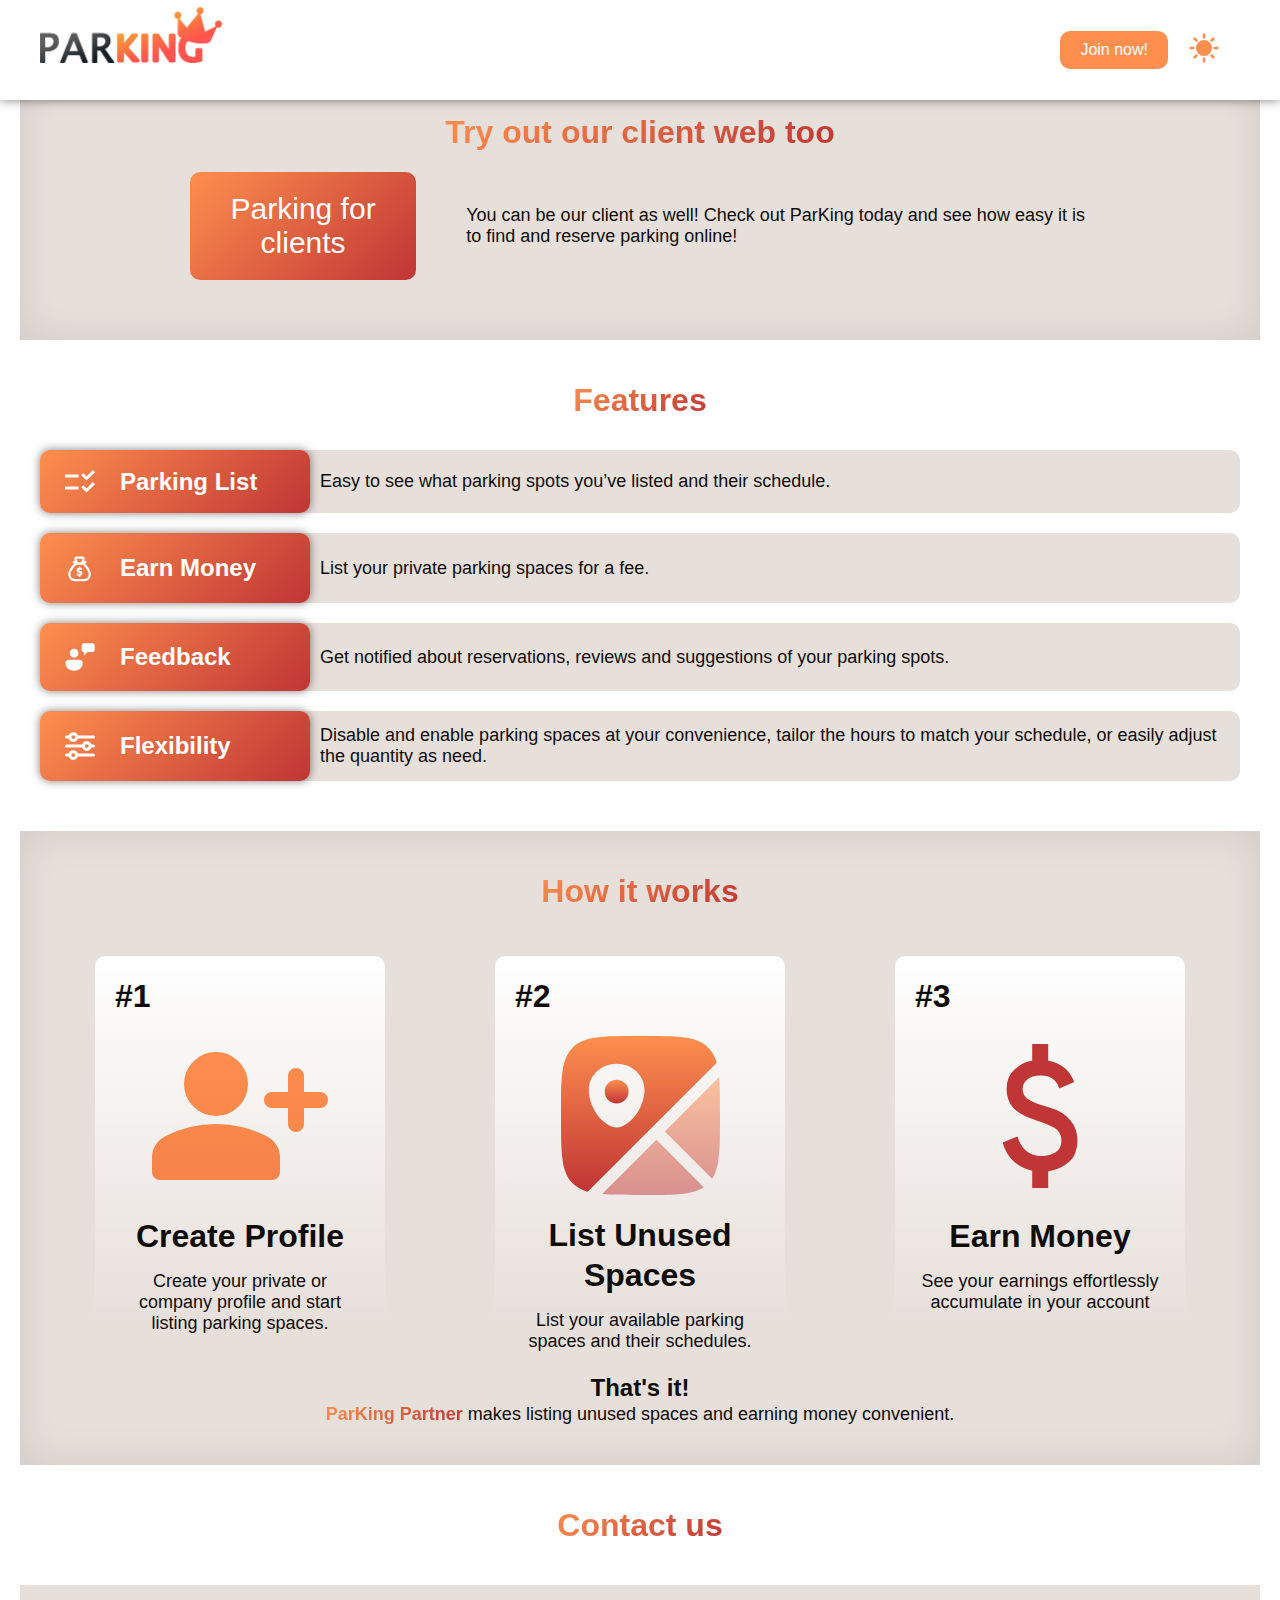
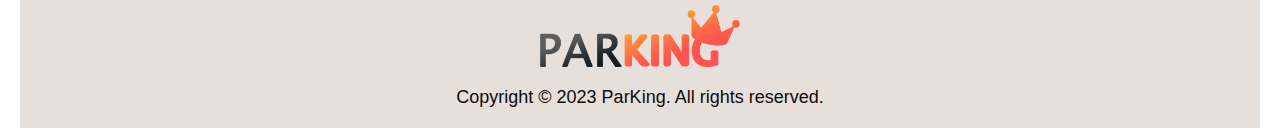
==== commit d8da15a3: "Fixed homepage" ====
--- a/index.html
+++ b/index.html
@@ -21,17 +21,14 @@
             <div class="header-links">
 
                 <div class="header-links-clickable">
-                    <div class="notification-icon" id="notification-icon">
-                        <i class="fas fa-bell"></i> <!-- You can use an actual bell icon here -->
+                    <!--<div class="notification-icon" id="notification-icon">
+                        <i class="fas fa-bell"></i> You can use an actual bell icon here 
                     </div>
-                    <!-- Notification dropdown container (initially hidden) -->
+                    Notification dropdown container (initially hidden)
                     <div class="notification-dropdown" id="notification-dropdown">
-                        <!-- Notification content will be dynamically updated here -->
-                    </div>
-                    
-                    <a href="index.html" class="link">Homepage</a>
-                    <a href="parking_list.html" class="link">Parking List</a>
-                    <button class="btn btn-primary" onclick="window.location.href='login.html'">My Parking</button>
+                        Notification content will be dynamically updated here 
+                    </div>-->
+                    <button class="btn btn-primary" onclick="window.location.href='login.html'">Join now!</button>
                 </div>
                 <div>
 
@@ -57,13 +54,59 @@
         <div class="hero-container">
             <div class="hero">
                 <div class="hero-text">
-                    <h1>Welcome to <b class="gradient-text">ParKing</b></h1>
-                    <h2>The easiest way to find and reserve parking</h2>
+                    <h1>Welcome to <b class="gradient-text">ParKing Partner</b></h1>
+                    <h2>Get money by renting out your property to others!</h2>
                     <h3>
-                        Whether you need a place to park for an hour, a day, or a week, <b class="gradient-text">ParKing</b> has you covered. browse a list of available parking spaces near you, see the price and location, and book them with a few taps.
+                        Whether you're a landowner with available parking spaces or a company with surplus room in your private parking lot, <b class="gradient-text">ParKing</b> is here to be your trusted ally. Simply list your available parking spaces with flexible schedules, and watch the cash flow effortlessly into your pocket.
                     </h3>
                 </div>
                 <img src="src/img/car.svg" alt="Car" class="hero-img dark-glow">
+            </div>
+        </div>
+        <div class="app-dl graident-app-dl">
+            <h2 class="gradient-text dark-glow-text">Try out our client web too</h2>
+            <div class="app-dl-container">
+                <button class="btn btn-client" onclick="window.location.href='login.html'">Parking for clients</button>
+                <p>You can be our client as well! Check out ParKing today and see how easy it is to find and reserve parking online!</p>
+            </div>
+        </div>
+        <div class="features">
+            <h2 class="gradient-text features-title dark-glow-text">Features</h2>
+            <div class="features-container">
+                <div class="feature">
+                    <div class="feature-title dark-glow">
+                        <img src="src/img/feature1.svg" alt="feature 1" class="feature-img">
+                        <h2>Parking List</h2>
+                    </div>
+                    <p>Easy to see what parking spots you’ve listed and their schedule.</p>
+                </div>
+            </div>
+            <div class="features-container">
+                <div class="feature">
+                    <div class="feature-title dark-glow">
+                        <img src="src/img/feature2.svg" alt="feature 2" class="feature-img">
+                        <h2>Earn Money</h2>
+                    </div>
+                    <p>List your private parking spaces for a fee.</p>
+                </div>
+            </div>
+            <div class="features-container">
+                <div class="feature">
+                    <div class="feature-title">
+                        <img src="src/img/feature3.svg" alt="feature 4" class="feature-img">
+                        <h2>Feedback</h2>
+                    </div>
+                    <p>Get notified about reservations, reviews and suggestions of your parking spots.</p>
+                </div>
+            </div>
+            <div class="features-container">
+                <div class="feature">
+                    <div class="feature-title">
+                        <img src="src/img/feature4.svg" alt="feature 5" class="feature-img">
+                        <h2>Flexibility</h2>
+                    </div>
+                    <p>Disable and enable parking spaces at your convenience, tailor the hours to match your schedule, or easily adjust the quantity as need.</p>
+                </div>
             </div>
         </div>
         <div class="functions">
@@ -74,8 +117,8 @@
                     <div class="function-info">
                         <img src="src/img/function1.svg" alt="function 1" class="function-img">
                         <div class="function-text">
-                            <h2>Browse</h2>
-                            <p>Browse a map of available parking spots in the area.</p>
+                            <h2>Create Profile</h2>
+                            <p>Create your private or company profile and start listing parking spaces.</p>
                         </div>
                     </div>
                 </div>
@@ -84,108 +127,28 @@
                     <div class="function-info">
                         <img src="src/img/function2.svg" alt="function 2" class="function-img">
                         <div class="function-text">
-                            <h2>Select</h2>
-                            <p>Select a spot and make a reservation.</p>
+                            <h2>List Unused Spaces</h2>
+                            <p>List your available parking spaces and their schedules.</p>
                         </div>
                     </div>
                 </div>
                 <div class="function gradient-functions">
                     <h2 class="function-number">#3</h2>
                     <div class="function-info">
-                        <img src="src/img/function1.svg" alt="function 3" class="function-img">
+                        <img src="src/img/function3.svg" alt="function 3" class="function-img">
                         <div class="function-text">
-                            <h2>Drive</h2>
-                            <p>Drive to the spot and park your car.</p>
+                            <h2>Earn Money</h2>
+                            <p>See your earnings effortlessly accumulate in your account</p>
                         </div>
                     </div>
                 </div>
             </div>
             <h3><b>That's it!</b></h3>
-            <p><b class="gradient-text">ParKing</b> makes parking easy and convenient.</p>
-        </div>
-        <div class="features">
-            <h2 class="gradient-text features-title dark-glow-text">Features</h2>
-            <div class="features-container">
-                <div class="feature">
-                    <div class="feature-title dark-glow">
-                        <img src="src/img/feature1.svg" alt="feature 1" class="feature-img">
-                        <h2>Find parking</h2>
-                    </div>
-                    <p>Browse and view information about parking spots in your local area.</p>
-                </div>
-            </div>
-            <div class="features-container">
-                <div class="feature">
-                    <div class="feature-title dark-glow">
-                        <img src="src/img/feature2.svg" alt="feature 2" class="feature-img">
-                        <h2>Free Parking</h2>
-                    </div>
-                    <p>Check out local community parking spot reports.</p>
-                </div>
-            </div>
-            <div class="features-container">
-                <div class="feature">
-                    <div class="feature-title dark-glow">
-                        <img src="src/img/feature3.svg" alt="feature 3" class="feature-img">
-                        <h2>Premium Parking</h2>
-                    </div>
-                    <p>Reserve premium parking spots at popular locations, such as airports, train stations, and sporting events.</p>
-                </div>
-            </div>
-            <div class="features-container">
-                <div class="feature">
-                    <div class="feature-title">
-                        <img src="src/img/feature4.svg" alt="feature 4" class="feature-img">
-                        <h2>Feedback</h2>
-                    </div>
-                    <p>Become part of the community! Report and list free parking spaces in your area.</p>
-                </div>
-            </div>
-            <div class="features-container">
-                <div class="feature">
-                    <div class="feature-title">
-                        <img src="src/img/feature5.svg" alt="feature 5" class="feature-img">
-                        <h2>Rewards</h2>
-                    </div>
-                    <p>Receive rewards and level up for posting reports about your near by parking pots.</p>
-                </div>
-            </div>
-        </div>
-        <div class="app-dl graident-app-dl">
-            <h2 class="gradient-text dark-glow-text">Give it a test drive</h2>
-            <div class="app-dl-container">
-                <img src="src/img/google-play.svg" alt="Google Play" class="google-play">
-                <p>Download the ParKing app today and see how easy it is to find and reserve parking!</p>
-            </div>
+            <p><b class="gradient-text">ParKing Partner</b> makes listing unused spaces and earning money convenient.</p>
         </div>
         <div class="plans">
-            <h2 class="gradient-text dark-glow-text">Plans & Pricing</h2>
-            <div class="plans-container">
-                <div class="plan">
-                    <h2>Basic</h2>
-                    <h3>0$</h3>
-                    <ul class="premium-list">
-                        <li>Find parking spots in your local area based on community reports</li>
-                        <li>Favorite your most visited parking spots for later</li>
-                        <li>View your parking history</li>
-                    </ul>
-                    <button class="btn btn-secondary">Sign up</button>
-                </div>
-                <div class="plan plan-premium dark-glow">
-                    <div class="plan-title">
-                        <img src="src/img/feature3.svg" alt="Premium" class="premium-img">
-                        <h2>Premium</h2>
-                    </div>
-                    <h3>9.99$ / month</h3>
-                    <ul class="premium-list">
-                        <li>Reserve premium parking spots at popular locations</li>
-                        <li>Receive discounts on parking</li>
-                        <li>Get priority support from customer service</li>
-                        <li>Enjoy the ParKing app without any ads</li>
-                    </ul>
-                    <button class="btn btn-primary">Sign up</button>
-                </div>
-            </div>
+            <h2 class="gradient-text dark-glow-text">Contact us</h2>
+            
         </div>
         <div class="footer">
             <img src="src/img/logo.png" alt="ParKing" class="footer-logo">
--- a/src/css/main.css
+++ b/src/css/main.css
@@ -7,7 +7,7 @@
 @import "header.css";
 @import "footer.css";
 @import "interactables.css";
-@import "notification.css";
+@import "signup.css";
 
 body {
     background-color: rgba(var(--background-color), 1);
@@ -20,10 +20,10 @@
 }
 
 .hide {
-    display: none;
+    display: none !important;
 }
 
 * {
     margin: 0;
     padding: 0;
-}+}
--- a/src/css/colors-light.css
+++ b/src/css/colors-light.css
@@ -27,10 +27,6 @@
     background: linear-gradient(180deg, rgba(var(--background-color), 1) 0%, rgba(var(--background-color), 0) 100%);
 }
 
-.popup{
-    background-color: rgb(var(--background-color)) !important;
-}
-
-.login-form{
-    background-color: rgb(var(--background-color));
+.dropshadow{
+    box-shadow: var(--dropshadow);
 }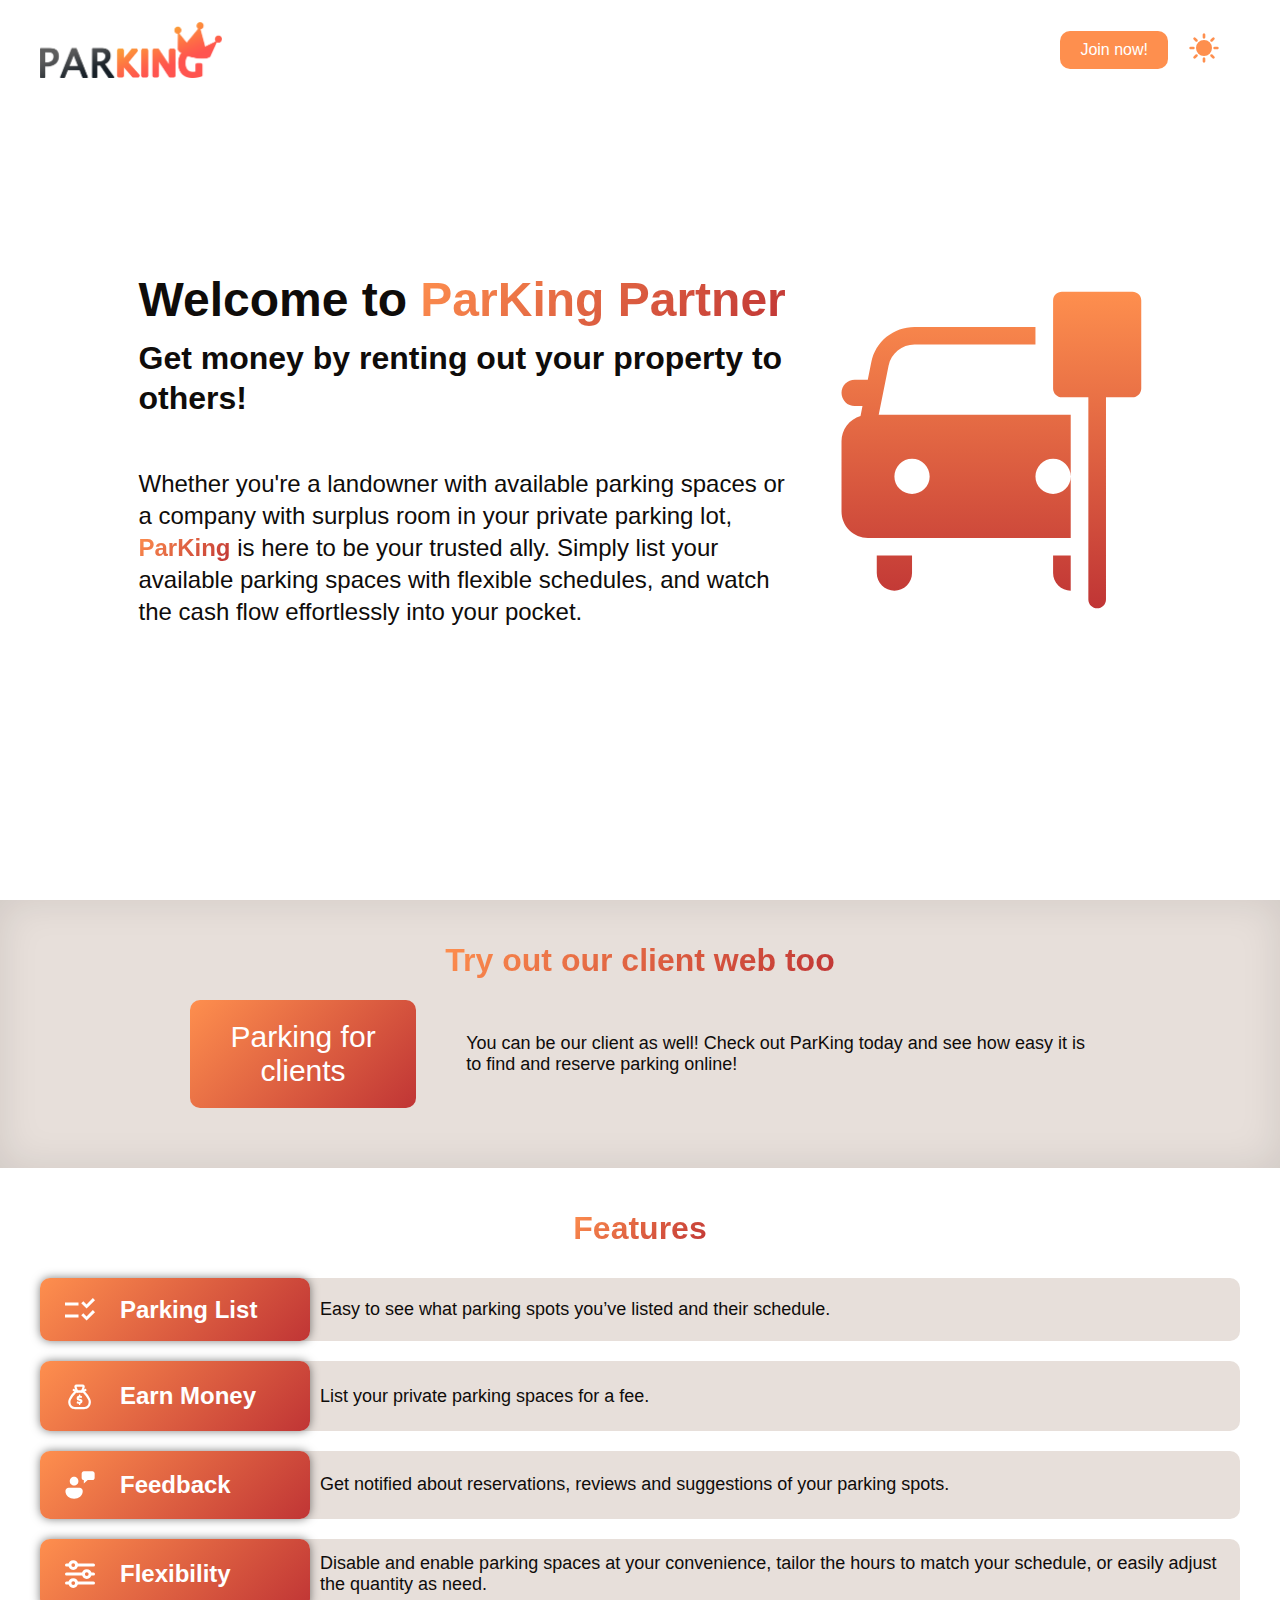
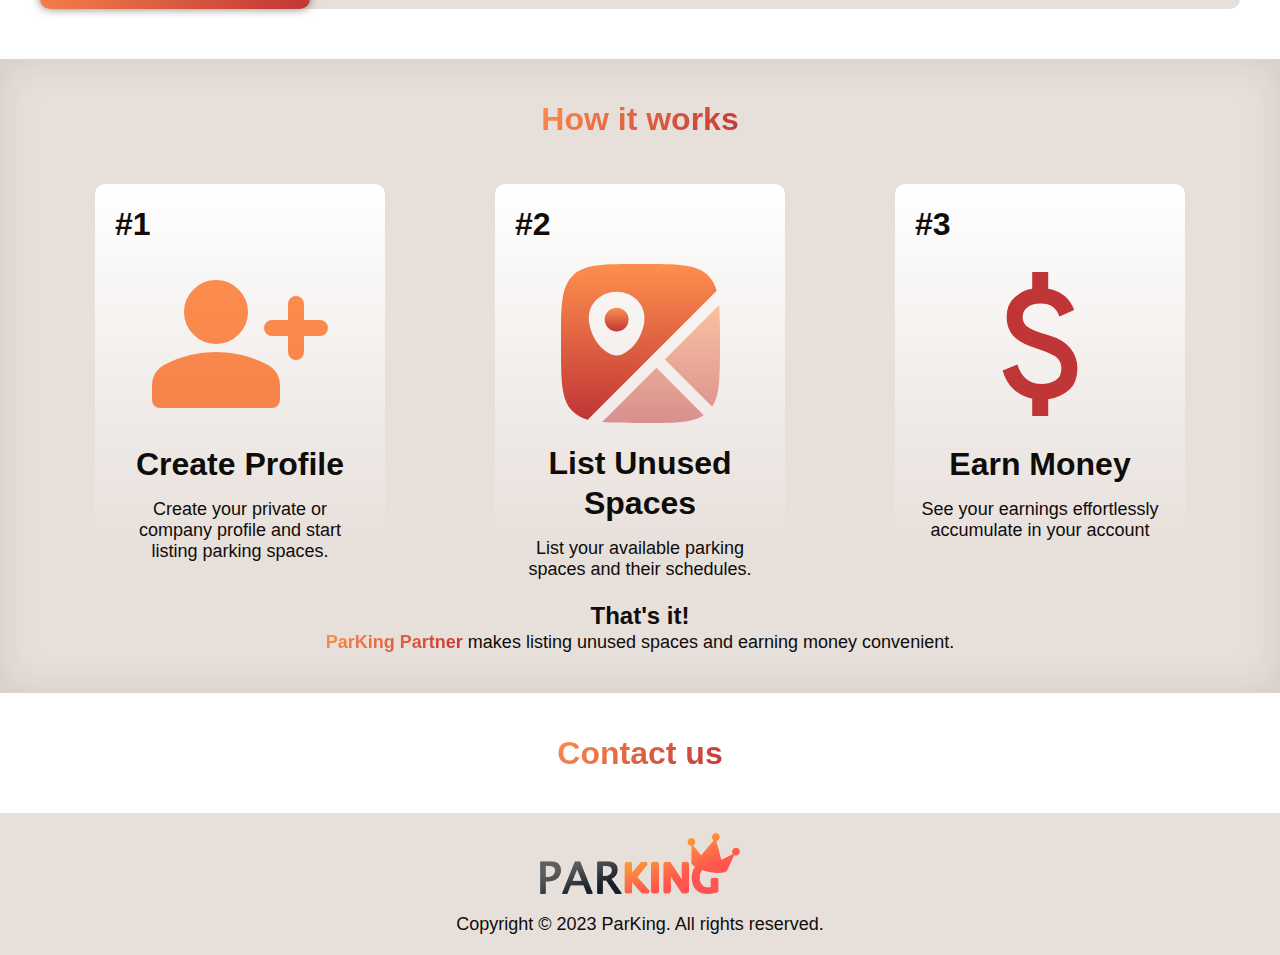
==== commit d08b70a4: "fixing my copy paste mistakes from diffy branches" ====
--- a/index.html
+++ b/index.html
@@ -156,6 +156,5 @@
         </div>
 </body>
 <script src="src/js/main.js"></script>
-<script src="src/js/notification.js"></script>
 
 </html>--- a/src/css/main.css
+++ b/src/css/main.css
@@ -7,8 +7,8 @@
 @import "header.css";
 @import "footer.css";
 @import "interactables.css";
-@import "signup.css";
-
+@import "notification.css";
+@import "praking_list.css";
 body {
     background-color: rgba(var(--background-color), 1);
     color: rgba(var(--text-color), 1);
@@ -20,10 +20,10 @@
 }
 
 .hide {
-    display: none !important;
+    display: none;
 }
 
 * {
     margin: 0;
     padding: 0;
-}
+}